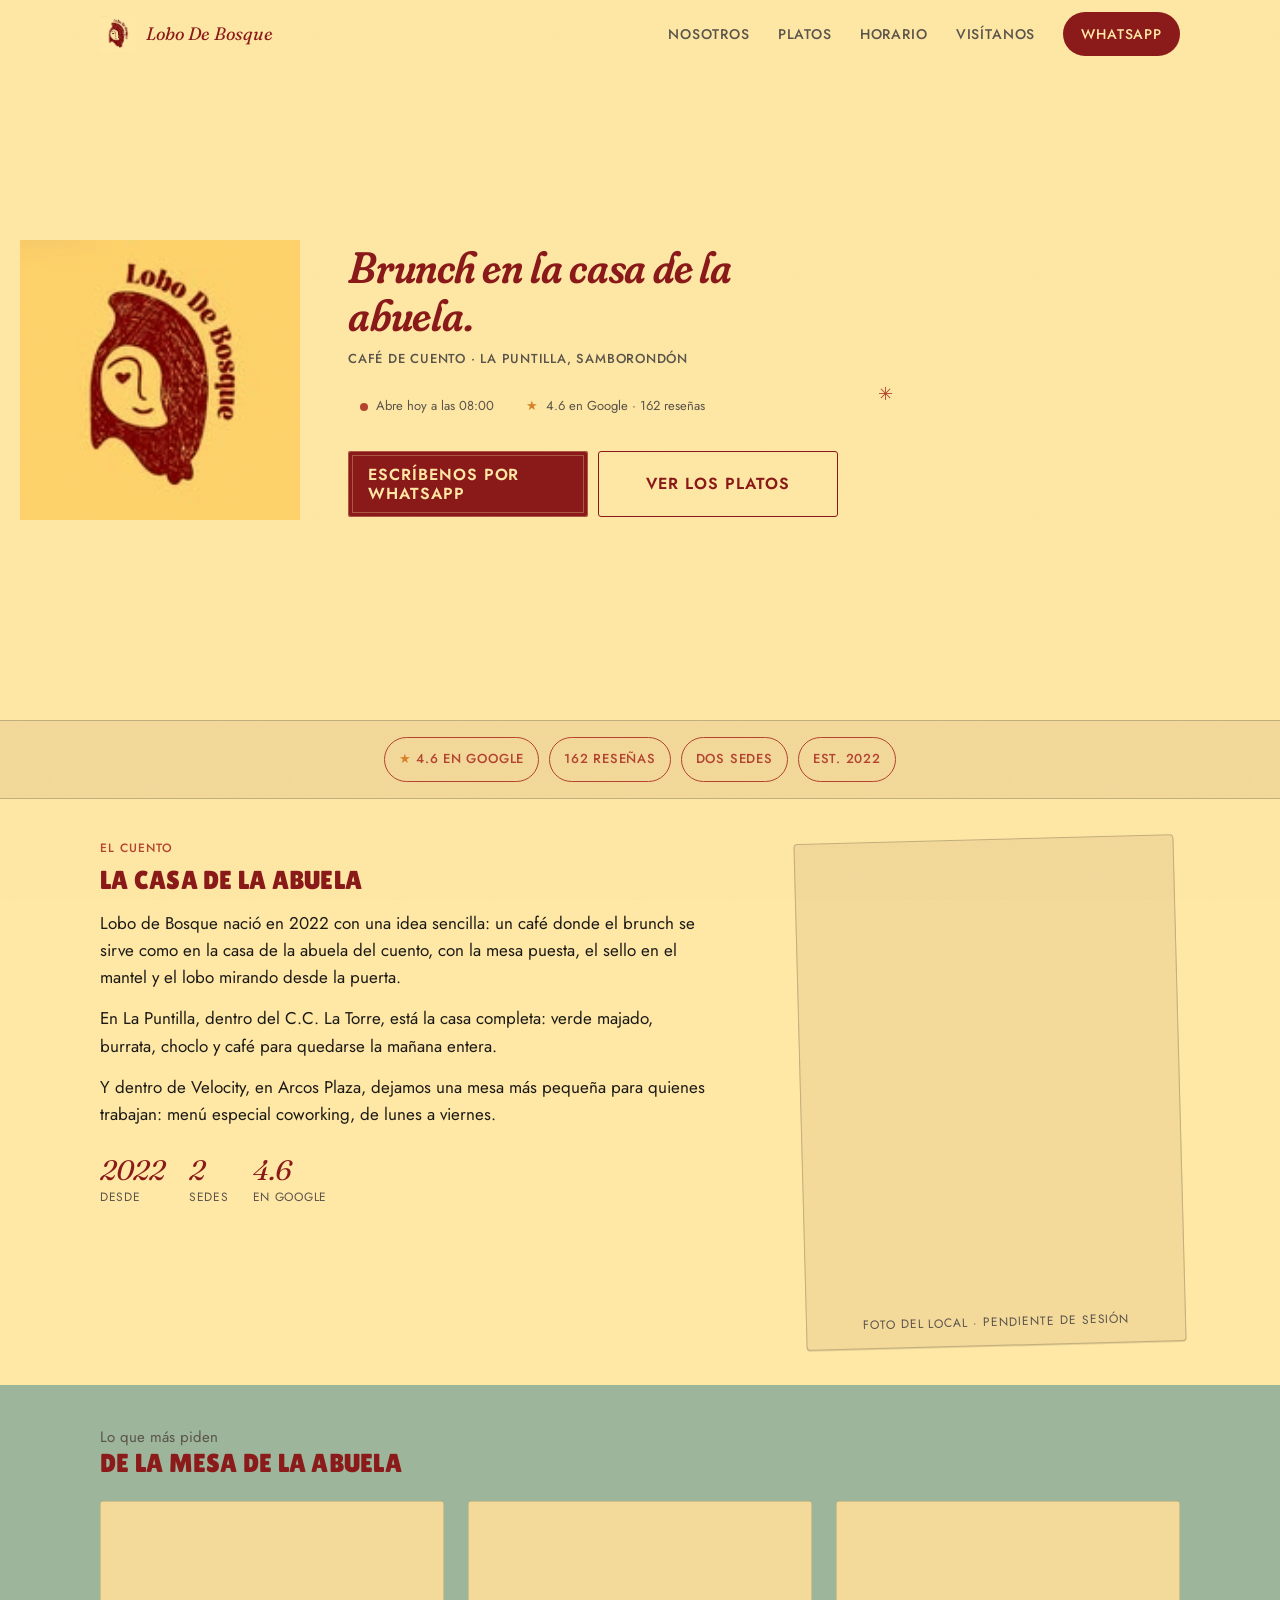
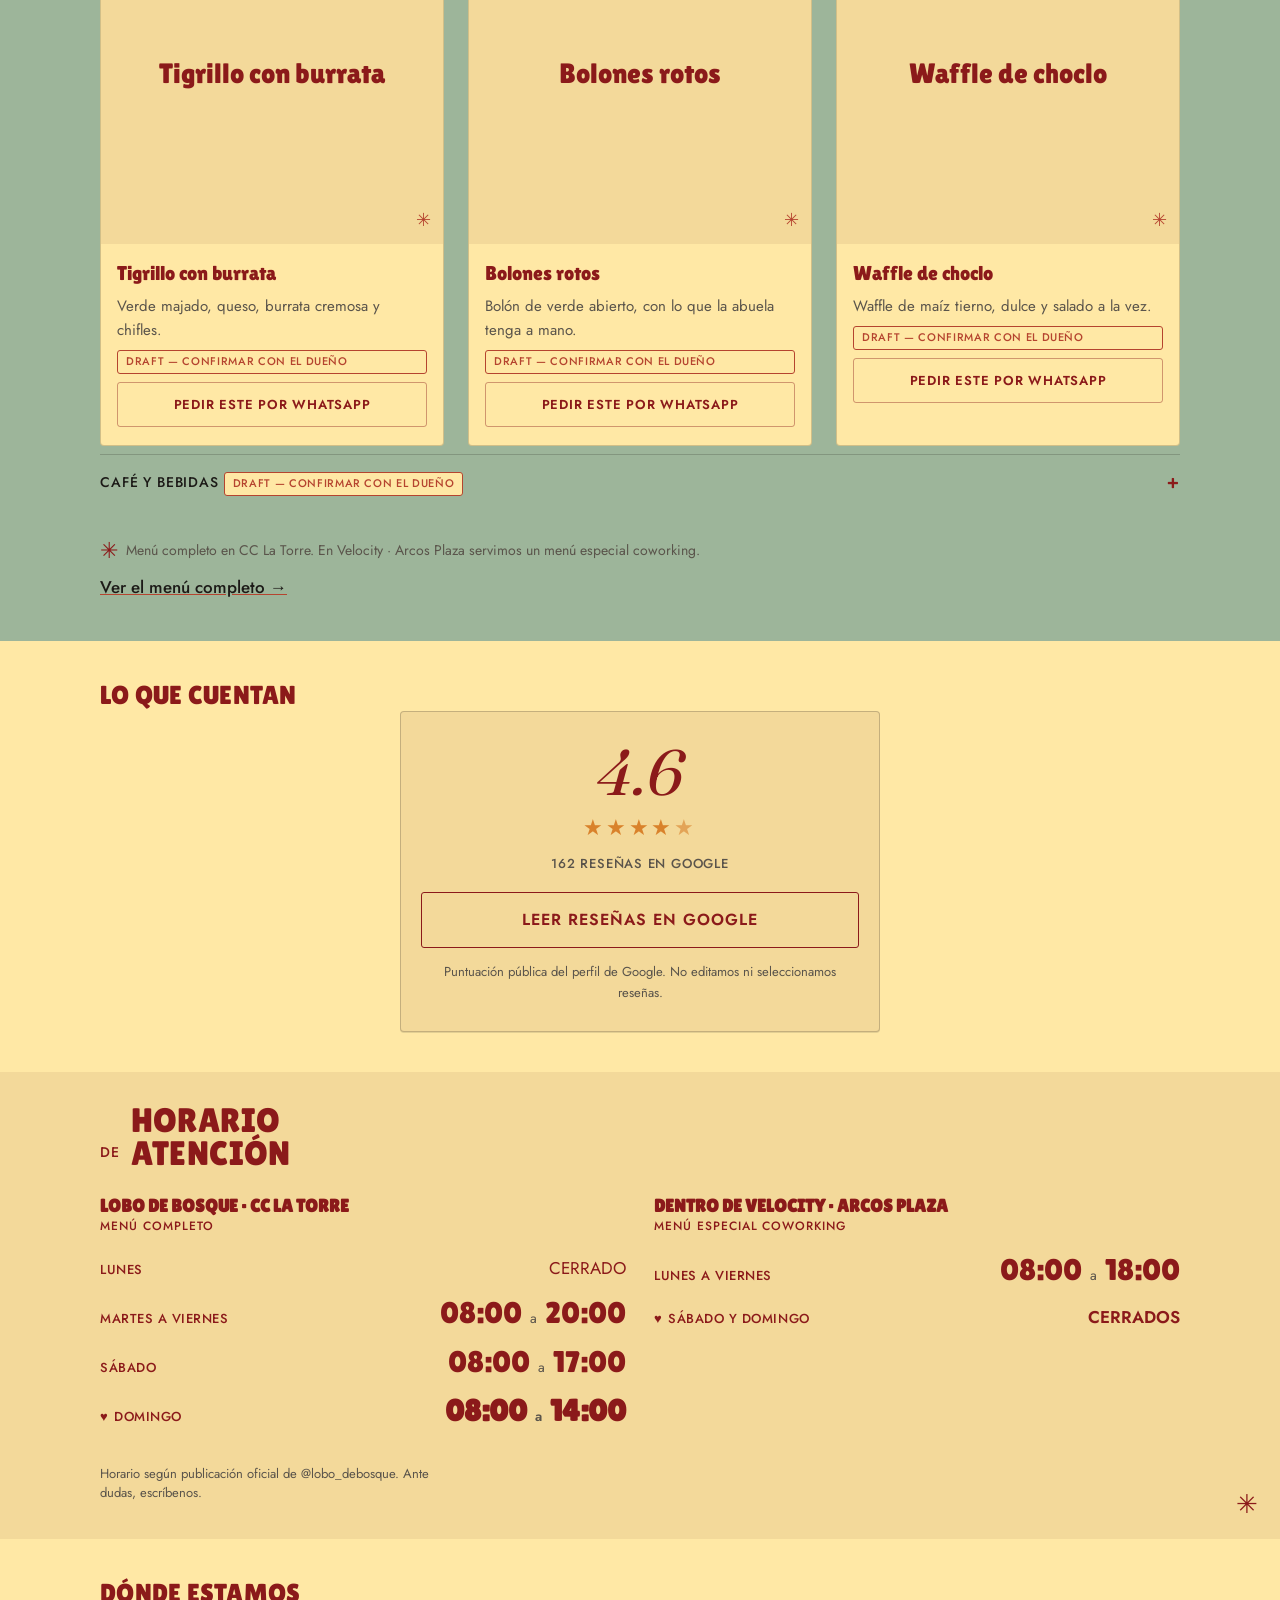
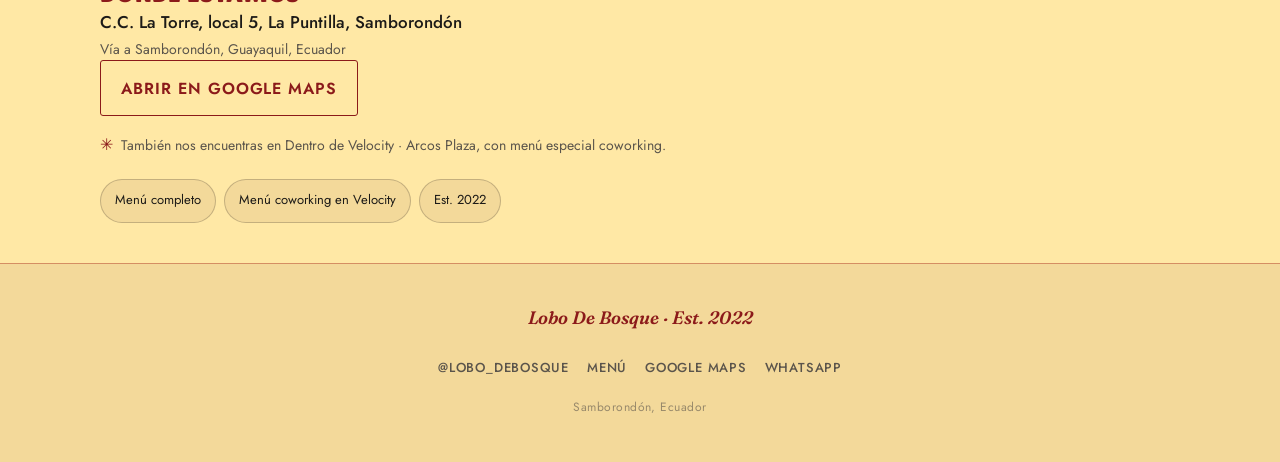
==== index.html @ e1555bf3 "Lobo de Bosque V3 static site" ====
<!DOCTYPE html>
<html lang="es">
<head>
  <meta charset="UTF-8">
  <meta name="viewport" content="width=device-width, initial-scale=1, viewport-fit=cover">
  <title>Lobo de Bosque — Brunch en Samborondón</title>
  <meta name="description" content="Café de brunch inspirado en Caperucita Roja en La Puntilla, Samborondón. Tigrillo con burrata, bolones rotos, waffle de choclo. Dos sedes. Reserva por WhatsApp.">
  <meta name="theme-color" content="#FFE8A5">
  <meta property="og:type" content="website">
  <meta property="og:locale" content="es_EC">
  <meta property="og:site_name" content="Lobo de Bosque">
  <meta property="og:title" content="Lobo de Bosque — Brunch en Samborondón">
  <meta property="og:description" content="Café de brunch inspirado en Caperucita Roja en La Puntilla, Samborondón. Tigrillo con burrata, bolones rotos, waffle de choclo. Dos sedes. Reserva por WhatsApp.">
<meta property="og:url" content="https://lobo-de-bosque.vercel.app">  <meta property="og:image" content="https://lobo-de-bosque.vercel.app/assets/og-cover.jpg">
  <meta property="og:image:alt" content="Lobo De Bosque — logo: capucha roja con ojo de corazón">
  <meta name="twitter:card" content="summary_large_image">
  <meta name="twitter:title" content="Lobo de Bosque — Brunch en Samborondón">
  <meta name="twitter:description" content="Café de brunch inspirado en Caperucita Roja en La Puntilla, Samborondón. Tigrillo con burrata, bolones rotos, waffle de choclo. Dos sedes. Reserva por WhatsApp.">
  <meta name="twitter:image" content="https://lobo-de-bosque.vercel.app/assets/og-cover.jpg">
  <link rel="icon" href="assets/logo-primary.jpg" type="image/jpeg">
  <link rel="apple-touch-icon" href="assets/logo-primary.jpg">
  <link rel="preconnect" href="https://fonts.googleapis.com">
  <link rel="preconnect" href="https://fonts.gstatic.com" crossorigin>
  <link href="https://fonts.googleapis.com/css2?family=Fraunces:ital,opsz,wght,SOFT,WONK@1,9..144,500..700,100,1&family=Jost:wght@400;500;600&family=Lilita+One&display=swap" rel="stylesheet">
  <style>
    :root {
      --paper: #FFE8A5;
      --paper-deep: #F3D99A;
      --maroon: #8B1A1A;
      --maroon-ink: #6E1414;
      --stamp: #B5442F;
      --ink: #1C1A17;
      --ink-soft: #5A544B;
      --sage: #9DB59A;
      --wood: #C48A4E;
      --autumn: #D9822B;
      --forest: #2F4A3A;
      --font-display: 'Fraunces', Georgia, 'Times New Roman', serif;
      --font-title: 'Lilita One', 'Arial Black', Impact, sans-serif;
      --font-body: 'Jost', 'Century Gothic', Futura, 'Trebuchet MS', sans-serif;
      --max: 720px;
    }
  </style>
  <link rel="stylesheet" href="css/styles.css">
<script type="application/ld+json">{"@context": "https://schema.org", "@graph": [{"@type": "CafeOrCoffeeShop", "@id": "https://lobo-de-bosque.vercel.app#la-torre", "name": "Lobo de Bosque", "image": "https://lobo-de-bosque.vercel.app/assets/logo-primary.jpg", "url": "https://lobo-de-bosque.vercel.app", "address": {"@type": "PostalAddress", "streetAddress": "C.C. La Torre, local 5, La Puntilla, Samborondón", "addressLocality": "Samborondón", "addressCountry": "EC"}, "openingHoursSpecification": [{"@type": "OpeningHoursSpecification", "dayOfWeek": "Tuesday", "opens": "08:00", "closes": "20:00"}, {"@type": "OpeningHoursSpecification", "dayOfWeek": "Wednesday", "opens": "08:00", "closes": "20:00"}, {"@type": "OpeningHoursSpecification", "dayOfWeek": "Thursday", "opens": "08:00", "closes": "20:00"}, {"@type": "OpeningHoursSpecification", "dayOfWeek": "Friday", "opens": "08:00", "closes": "20:00"}, {"@type": "OpeningHoursSpecification", "dayOfWeek": "Saturday", "opens": "08:00", "closes": "17:00"}, {"@type": "OpeningHoursSpecification", "dayOfWeek": "Sunday", "opens": "08:00", "closes": "14:00"}], "hasMap": "https://www.google.com/maps/place/Lobo+de+Bosque", "sameAs": ["https://www.instagram.com/lobo_debosque/"], "aggregateRating": {"@type": "AggregateRating", "ratingValue": 4.6, "reviewCount": 162}}, {"@type": "CafeOrCoffeeShop", "name": "Lobo de Bosque — Dentro de Velocity · Arcos Plaza", "containedInPlace": "Dentro de Velocity · Arcos Plaza", "openingHoursSpecification": [{"@type": "OpeningHoursSpecification", "dayOfWeek": "Monday", "opens": "08:00", "closes": "18:00"}, {"@type": "OpeningHoursSpecification", "dayOfWeek": "Tuesday", "opens": "08:00", "closes": "18:00"}, {"@type": "OpeningHoursSpecification", "dayOfWeek": "Wednesday", "opens": "08:00", "closes": "18:00"}, {"@type": "OpeningHoursSpecification", "dayOfWeek": "Thursday", "opens": "08:00", "closes": "18:00"}, {"@type": "OpeningHoursSpecification", "dayOfWeek": "Friday", "opens": "08:00", "closes": "18:00"}]}]}</script></head>
<body data-hours='{"timezone": "America/Guayaquil", "venues": [{"hours": {"fri": "08:00\u201320:00", "mon": "Cerrado", "sat": "08:00\u201317:00", "sun": "08:00\u201314:00", "thu": "08:00\u201320:00", "tue": "08:00\u201320:00", "wed": "08:00\u201320:00"}, "label": "Men\u00fa completo", "name": "Lobo de Bosque \u00b7 CC La Torre", "primary": true, "short": "CC La Torre", "slug": "lobo-de-bosque-cc-la-torre"}, {"hours": {"fri": "08:00\u201318:00", "mon": "08:00\u201318:00", "sat": "Cerrado", "sun": "Cerrado", "thu": "08:00\u201318:00", "tue": "08:00\u201318:00", "wed": "08:00\u201318:00"}, "label": "Men\u00fa especial coworking", "name": "Dentro de Velocity \u00b7 Arcos Plaza", "primary": false, "short": "Dentro de Velocity \u00b7 Arcos Plaza", "slug": "dentro-de-velocity-arcos-plaza"}]}'>

  <nav id="navbar" aria-label="Principal">
    <div class="nav-inner wrap">
      <a class="brand" href="#hero">
        <img src="assets/logo-primary.jpg" alt="" width="36" height="36" onerror="this.style.display='none'">
        <span class="brand__name">Lobo De Bosque</span>
      </a>
      <div class="nav-desktop">
        <a href="#nosotros">Nosotros</a>
        <a href="#platos">Platos</a>
        <a href="#horario">Horario</a>
        <a href="#visita">Visítanos</a>
        <a class="nav-cta" href="https://wa.me/593990145947?text=Hola%20Lobo%20de%20Bosque%2C%20quiero%20reservar%20una%20mesa%20para%20brunch." title="Número provisional — confirmar con la dueña">WhatsApp</a>
      </div>
      <button type="button" id="nav-toggle" class="nav-toggle" aria-label="Abrir menú" aria-expanded="false" aria-controls="mobile-menu">
        <span class="ham" aria-hidden="true"><span></span><span></span><span></span></span>
      </button>
    </div>
  </nav>

  <div id="mobile-menu" class="is-closed" role="dialog" aria-modal="true" aria-label="Menú" style="z-index:55;">
    <div class="mm-bg"></div>
    <div class="mm-panel" style="background:#FFE8A5; z-index:10;">
      <div class="mm-head">
        <span style="display:flex;align-items:center;gap:10px;">
          <img src="assets/logo-primary.jpg" alt="" width="36" height="36">
          <span class="name">Lobo De Bosque</span>
        </span>
        <button type="button" id="nav-close" class="mm-close" aria-label="Cerrar menú">×</button>
      </div>
      <div class="mm-links">
        <a href="#nosotros"><span class="num">01</span><span class="lab">Nosotros</span></a>
        <a href="#platos"><span class="num">02</span><span class="lab">Platos</span></a>
        <a href="#horario"><span class="num">03</span><span class="lab">Horario</span></a>
        <a href="#visita"><span class="num">04</span><span class="lab">Visítanos</span></a>
      </div>
      <div class="mm-foot">
        <a class="btn btn--primary" href="https://wa.me/593990145947?text=Hola%20Lobo%20de%20Bosque%2C%20quiero%20reservar%20una%20mesa%20para%20brunch." title="Número provisional — confirmar con la dueña">Escríbenos por WhatsApp</a>
        <p class="today" id="mm-today">Mar–Dom desde 08:00 · Lun cerrado</p>
      </div>
    </div>
  </div>

  <main>

    <section class="hero" id="hero" aria-labelledby="hero-title">
      <div class="wrap grid">
        <div class="logo">
          <img src="assets/logo-primary.jpg" alt="Lobo De Bosque — logo: capucha roja con ojo de corazón" width="220" height="220"
               onerror="this.parentNode.classList.add('is-missing')">
          <span class="logo__fallback" aria-hidden="true">Lobo De Bosque</span>
        </div>
        <div>
          <h1 class="h1" id="hero-title">Brunch en la casa de la abuela.</h1>
          <p class="meta">Café de cuento · La Puntilla, Samborondón</p>
          <div class="hero-badges">
            <span class="hero-badge"><span class="dot" aria-hidden="true"></span><span id="open-status">Mar–Dom desde 08:00 · Lun cerrado</span></span>
            <span class="hero-badge"><span class="star" aria-hidden="true">★</span> 4.6 en Google · 162 reseñas</span>
          </div>
          <div class="btn-row">
            <a class="btn btn--primary" href="https://wa.me/593990145947?text=Hola%20Lobo%20de%20Bosque%2C%20quiero%20reservar%20una%20mesa%20para%20brunch." title="Número provisional — confirmar con la dueña">Escríbenos por WhatsApp</a>
<a class="btn btn--outline" href="#platos">Ver los platos</a>          </div>
        </div>
      </div>
      <div class="wrap"><p class="scroll-hint ornament" aria-hidden="true">✳</p></div>
    </section>

    <section class="trust" aria-label="Confianza">
      <div class="wrap">
        <ul>
<li><a class="chip" href="#resenas"><span class="star">★</span> 4.6 en Google</a></li><li><a class="chip" href="#resenas">162 reseñas</a></li><li><a class="chip" href="#horario">Dos sedes</a></li><li><a class="chip" href="#nosotros">Est. 2022</a></li>        </ul>
      </div>
    </section>

    <section class="about reveal" id="nosotros" aria-labelledby="about-title">
      <div class="wrap grid">
        <div>
          <p class="eyebrow">El cuento</p>
          <h2 class="h2" id="about-title">La casa de la abuela</h2>
          <div class="prose">
<p>Lobo de Bosque nació en 2022 con una idea sencilla: un café donde el brunch se sirve como en la casa de la abuela del cuento, con la mesa puesta, el sello en el mantel y el lobo mirando desde la puerta.</p><p>En La Puntilla, dentro del C.C. La Torre, está la casa completa: verde majado, burrata, choclo y café para quedarse la mañana entera.</p><p>Y dentro de Velocity, en Arcos Plaza, dejamos una mesa más pequeña para quienes trabajan: menú especial coworking, de lunes a viernes.</p>          </div>
          <div class="about-stats">
<div><span class="num">2022</span><span class="lab">desde</span></div>            <div><span class="num">2</span><span class="lab">sedes</span></div>
<div><span class="num">4.6</span><span class="lab">en Google</span></div>          </div>
        </div>
        <figure class="photo-slot">
          <figcaption>Foto del local · pendiente de sesión</figcaption>
        </figure>
      </div>
    </section>

    <section class="dishes-sec reveal" id="platos" aria-labelledby="menu-title">
      <div class="wrap">
        <p class="sub">Lo que más piden</p>
        <h2 class="h2" id="menu-title">De la mesa de la abuela</h2>
        <div class="dish-scroll">
          <article class="dish-card" title="Descripción sugerida — confirmar con la dueña">
            <div class="dish-media">
              <span class="placeholder-name">Tigrillo con burrata</span>
              <span class="aster" aria-hidden="true">✳</span>
            </div>
            <div class="dish-body">
              <h3 class="h3">Tigrillo con burrata</h3>
<p>Verde majado, queso, burrata cremosa y chifles.</p><span class="badge">Draft — confirmar con el dueño</span>              <a class="btn btn--ghost" href="https://wa.me/593990145947?text=Hola%20Lobo%20de%20Bosque%2C%20quiero%20reservar%20y%20pedir%20un%20tigrillo%20con%20burrata." title="Número provisional — confirmar con la dueña">Pedir este por WhatsApp</a>
            </div>
          </article>
          <article class="dish-card" title="Descripción sugerida — confirmar con la dueña">
            <div class="dish-media">
              <span class="placeholder-name">Bolones rotos</span>
              <span class="aster" aria-hidden="true">✳</span>
            </div>
            <div class="dish-body">
              <h3 class="h3">Bolones rotos</h3>
<p>Bolón de verde abierto, con lo que la abuela tenga a mano.</p><span class="badge">Draft — confirmar con el dueño</span>              <a class="btn btn--ghost" href="https://wa.me/593990145947?text=Hola%20Lobo%20de%20Bosque%2C%20quiero%20reservar%20y%20pedir%20un%20bolones%20rotos." title="Número provisional — confirmar con la dueña">Pedir este por WhatsApp</a>
            </div>
          </article>
          <article class="dish-card" title="Descripción sugerida — confirmar con la dueña">
            <div class="dish-media">
              <span class="placeholder-name">Waffle de choclo</span>
              <span class="aster" aria-hidden="true">✳</span>
            </div>
            <div class="dish-body">
              <h3 class="h3">Waffle de choclo</h3>
<p>Waffle de maíz tierno, dulce y salado a la vez.</p><span class="badge">Draft — confirmar con el dueño</span>              <a class="btn btn--ghost" href="https://wa.me/593990145947?text=Hola%20Lobo%20de%20Bosque%2C%20quiero%20reservar%20y%20pedir%20un%20waffle%20de%20choclo." title="Número provisional — confirmar con la dueña">Pedir este por WhatsApp</a>
            </div>
          </article>
        </div>
        <details class="drinks">
          <summary><span>Café y bebidas <span class="badge">Draft — confirmar con el dueño</span></span></summary>
          <ul><li>Café filtrado</li><li>Espresso</li><li>Capuchino</li><li>Té</li></ul>
        </details>
        <p class="menu-note"><span class="ornament" aria-hidden="true">✳</span><span>Menú completo en CC La Torre. En Velocity · Arcos Plaza servimos un menú especial coworking.</span></p>
<a class="menu-link" href="menu.html">Ver el menú completo →</a>      </div>
    </section>

    <section class="reviews reveal" id="resenas" aria-labelledby="reviews-title">
      <div class="wrap">
        <h2 class="h2" id="reviews-title">Lo que cuentan</h2>
        <div class="agg">
<p class="score">4.6</p>          <p class="stars" aria-hidden="true"><span>★</span><span>★</span><span>★</span><span>★</span><span class="partial">★</span></p>
<p class="meta count">162 reseñas en Google</p><a class="btn btn--outline" href="https://www.google.com/maps/place/Lobo+de+Bosque" target="_blank" rel="noopener">Leer reseñas en Google</a>          <p class="note">Puntuación pública del perfil de Google. No editamos ni seleccionamos reseñas.</p>
        </div>
      </div>
    </section>

    <section class="hours reveal" id="horario" aria-labelledby="hours-title">
      <div class="wrap">
        <div class="title">
          <span class="de" aria-hidden="true">de</span>
          <h2 class="h2" id="hours-title">Horario<br>atención</h2>
        </div>
        <div class="venues">
          <div class="venue" data-location="lobo-de-bosque-cc-la-torre">
            <h3 class="kicker">Lobo de Bosque · CC La Torre</h3>
<p class="meta">Menú completo</p>            <ul class="rows rows--compact">
              <li data-days="mon"><span><span class="heart" aria-hidden="true">♥</span>Lunes</span><span>Cerrado</span></li>
              <li data-days="tue wed thu fri"><span><span class="heart" aria-hidden="true">♥</span>Martes a viernes</span><span>08:00 a 20:00</span></li>
              <li data-days="sat"><span><span class="heart" aria-hidden="true">♥</span>Sábado</span><span>08:00 a 17:00</span></li>
              <li data-days="sun"><span><span class="heart" aria-hidden="true">♥</span>Domingo</span><span>08:00 a 14:00</span></li>
            </ul>
            <ul class="rows rows--editorial">
              <li data-days="mon">
                <span class="ed-day"><span class="heart" aria-hidden="true">♥</span>Lunes</span>
                <span>Cerrado</span>
              </li>
              <li data-days="tue wed thu fri">
                <span class="ed-day"><span class="heart" aria-hidden="true">♥</span>Martes a viernes</span>
                <span><span class="ed-num">08:00</span><span class="ed-sep">a</span><span class="ed-num">20:00</span></span>
              </li>
              <li data-days="sat">
                <span class="ed-day"><span class="heart" aria-hidden="true">♥</span>Sábado</span>
                <span><span class="ed-num">08:00</span><span class="ed-sep">a</span><span class="ed-num">17:00</span></span>
              </li>
              <li data-days="sun">
                <span class="ed-day"><span class="heart" aria-hidden="true">♥</span>Domingo</span>
                <span><span class="ed-num">08:00</span><span class="ed-sep">a</span><span class="ed-num">14:00</span></span>
              </li>
            </ul>
          </div>
          <div class="venue" data-location="dentro-de-velocity-arcos-plaza">
            <h3 class="kicker">Dentro de Velocity · Arcos Plaza</h3>
<p class="meta">Menú especial coworking</p>            <ul class="rows rows--compact">
              <li data-days="mon tue wed thu fri"><span><span class="heart" aria-hidden="true">♥</span>Lunes a viernes</span><span>08:00 a 18:00</span></li>
              <li data-days="sat sun"><span><span class="heart" aria-hidden="true">♥</span>Sábado y domingo</span><span>Cerrados</span></li>
            </ul>
            <ul class="rows rows--editorial">
              <li data-days="mon tue wed thu fri">
                <span class="ed-day"><span class="heart" aria-hidden="true">♥</span>Lunes a viernes</span>
                <span><span class="ed-num">08:00</span><span class="ed-sep">a</span><span class="ed-num">18:00</span></span>
              </li>
              <li data-days="sat sun">
                <span class="ed-day"><span class="heart" aria-hidden="true">♥</span>Sábado y domingo</span>
                <span>Cerrados</span>
              </li>
            </ul>
          </div>
        </div>
<p class="note">Horario según publicación oficial de @lobo_debosque. Ante dudas, escríbenos.</p>        <span class="asterisk ornament" aria-hidden="true">✳</span>
      </div>
    </section>

    <section class="where reveal" id="visita" aria-labelledby="where-title">
      <div class="wrap">
        <h2 class="h2" id="where-title">Dónde estamos</h2>
        <address>
          <p class="line">C.C. La Torre, local 5, La Puntilla, Samborondón</p>
<p class="sub">Vía a Samborondón, Guayaquil, Ecuador</p>        </address>
        <div class="btn-row">
<a class="btn btn--outline" href="https://www.google.com/maps/place/Lobo+de+Bosque" target="_blank" rel="noopener">Abrir en Google Maps</a>        </div>
        <p class="also"><span class="ornament" aria-hidden="true">✳</span><span>También nos encuentras en Dentro de Velocity · Arcos Plaza, con menú especial coworking.</span></p>
        <ul class="pills">
<li>Menú completo</li><li>Menú coworking en Velocity</li><li>Est. 2022</li>        </ul>
      </div>
    </section>

  </main>

  <footer class="foot" id="footer">
    <div class="wrap">
      <p class="name">Lobo De Bosque · Est. 2022</p>
      <nav class="meta" aria-label="Enlaces">
<a href="https://www.instagram.com/lobo_debosque/" target="_blank" rel="noopener">@lobo_debosque</a><a href="menu.html">Menú</a><a href="https://www.google.com/maps/place/Lobo+de+Bosque" target="_blank" rel="noopener">Google Maps</a>        <a href="https://wa.me/593990145947?text=Hola%20Lobo%20de%20Bosque%2C%20quiero%20reservar%20una%20mesa%20para%20brunch." title="Número provisional — confirmar con la dueña">WhatsApp</a>
      </nav>
      <p class="place">Samborondón, Ecuador</p>
    </div>
  </footer>

  <div id="sticky-cta" aria-hidden="true">
    <a class="btn btn--primary" href="https://wa.me/593990145947?text=Hola%20Lobo%20de%20Bosque%2C%20quiero%20reservar%20una%20mesa%20para%20brunch." tabindex="-1" title="Número provisional — confirmar con la dueña">Escríbenos por WhatsApp</a>
  </div>

  <script src="js/main.js"></script>
  <!-- Generado con MapPack · docs/DESIGN-LOBO-V3-SKILL.md -->
</body>
</html>
---- css/styles.css ----
/* MapPack landing — paper + ink. Tokens live in :root on the HTML (brief palette). */
html { scroll-behavior: smooth; scroll-padding-top: 72px; }
@media (prefers-reduced-motion: reduce) {
  html { scroll-behavior: auto; }
  *, *::before, *::after { animation: none !important; transition: none !important; }
}

*, *::before, *::after { box-sizing: border-box; margin: 0; padding: 0; }

body {
  font-family: var(--font-body);
  font-size: 17px;
  line-height: 1.6;
  color: var(--ink);
  background: var(--paper);
  min-height: 100vh;
}

body::before {
  content: "";
  position: fixed;
  inset: 0;
  pointer-events: none;
  z-index: 45;
  opacity: .045;
  mix-blend-mode: multiply;
  background-image: url("data:image/svg+xml;utf8,<svg xmlns='http://www.w3.org/2000/svg' width='240' height='240'><filter id='n'><feTurbulence type='fractalNoise' baseFrequency='.8' numOctaves='3' stitchTiles='stitch'/></filter><rect width='100%' height='100%' filter='url(%23n)'/></svg>");
  background-size: 240px 240px;
}

img { display: block; max-width: 100%; height: auto; }
a { color: inherit; }
address { font-style: normal; }

::selection { background: rgba(139, 26, 26, .18); color: var(--ink); }
a:focus-visible, button:focus-visible {
  outline: 2px solid var(--stamp);
  outline-offset: 3px;
}

.wrap {
  width: 100%;
  max-width: var(--max, 720px);
  margin: 0 auto;
  padding-left: 20px;
  padding-right: 20px;
}
@media (min-width: 900px) {
  :root { --max: 1120px; }
}

/* Type */
.h1 {
  font-family: var(--font-display);
  font-style: italic;
  font-weight: 600;
  font-variation-settings: "opsz" 144, "SOFT" 100, "WONK" 1;
  font-size: 34px;
  line-height: 1.1;
  color: var(--maroon);
  letter-spacing: -.005em;
}
.h2 {
  font-family: var(--font-title);
  font-weight: 400;
  text-transform: uppercase;
  letter-spacing: .01em;
  font-size: 26px;
  line-height: 1.15;
  color: var(--maroon);
}
.h3 {
  font-family: var(--font-title);
  font-weight: 400;
  font-size: 20px;
  line-height: 1.3;
  color: var(--maroon);
}
.kicker {
  font-family: var(--font-title);
  text-transform: uppercase;
  font-size: 18px;
  line-height: 1.25;
  color: var(--maroon);
}
.meta {
  font-family: var(--font-body);
  font-weight: 500;
  text-transform: uppercase;
  letter-spacing: .06em;
  font-size: 13px;
  line-height: 1.45;
  color: var(--ink-soft);
}
.meta--stamp { color: var(--stamp); }
.ornament { color: var(--maroon); font-size: 22px; line-height: 1; }

.sub { margin-top: 4px; font-size: 15px; color: var(--ink-soft); }

/* Buttons — stamp, not pills (except nav CTA) */
.btn {
  display: flex;
  align-items: center;
  justify-content: center;
  width: 100%;
  min-height: 56px;
  padding: 14px 20px;
  border-radius: 3px;
  text-decoration: none;
  font-family: var(--font-body);
  font-weight: 600;
  text-transform: uppercase;
  letter-spacing: .06em;
  font-size: 16px;
  line-height: 1.2;
  border: 0;
  cursor: pointer;
}
.btn--primary {
  background: var(--maroon);
  color: var(--paper);
  box-shadow: inset 0 0 0 1px color-mix(in srgb, var(--paper) 30%, transparent), inset 0 0 0 4px var(--maroon), inset 0 0 0 5px color-mix(in srgb, var(--paper) 30%, transparent);
}
.btn--primary:hover, .btn--primary:focus-visible { background: var(--maroon-ink); }
.btn--primary:active { transform: translateY(1px); }
.btn--outline {
  background: transparent;
  color: var(--maroon);
  border: 1px solid var(--maroon);
}
.btn--outline:hover { background: rgba(139, 26, 26, .06); }
.btn--ghost {
  min-height: 44px;
  background: transparent;
  color: var(--maroon);
  border: 1px solid rgba(139, 26, 26, .4);
  font-size: 13px;
}
.btn--ghost:hover { background: var(--maroon); color: var(--paper); }
.btn-row { display: flex; flex-direction: column; gap: 10px; }

.badge {
  display: inline-block;
  background: var(--paper);
  color: var(--stamp);
  border: 1px solid var(--stamp);
  border-radius: 3px;
  padding: 3px 8px;
  font-weight: 500;
  text-transform: uppercase;
  letter-spacing: .06em;
  font-size: 11px;
  line-height: 1.4;
}

/* Navbar */
#navbar {
  position: fixed;
  top: 0; left: 0; right: 0;
  z-index: 50;
  height: 60px;
  transition: background-color .3s ease, border-color .3s ease, backdrop-filter .3s ease;
  background: transparent;
  border-bottom: 1px solid transparent;
}
#navbar .nav-inner {
  height: 60px;
  display: flex;
  align-items: center;
  justify-content: space-between;
  gap: 16px;
}
#navbar .brand {
  display: flex;
  align-items: center;
  gap: 10px;
  text-decoration: none;
  min-height: 44px;
}
#navbar .brand img { width: 36px; height: 36px; mix-blend-mode: multiply; object-fit: contain; }
#navbar .brand__name {
  display: none;
  font-family: var(--font-display);
  font-style: italic;
  color: var(--maroon);
  font-size: 18px;
}
@media (min-width: 480px) {
  #navbar .brand__name { display: inline; }
}
#navbar .nav-desktop { display: none; }
#navbar .nav-toggle {
  width: 44px; height: 44px;
  border: 0;
  background: transparent;
  display: flex;
  align-items: center;
  justify-content: center;
  cursor: pointer;
}
#navbar .ham { width: 20px; height: 14px; display: flex; flex-direction: column; justify-content: space-between; }
#navbar .ham span { display: block; height: 2px; background: var(--maroon); transition: transform .2s ease, opacity .2s ease; }
#navbar .nav-toggle[aria-expanded="true"] .ham span:nth-child(1) { transform: translateY(6px) rotate(45deg); }
#navbar .nav-toggle[aria-expanded="true"] .ham span:nth-child(2) { opacity: 0; }
#navbar .nav-toggle[aria-expanded="true"] .ham span:nth-child(3) { transform: translateY(-6px) rotate(-45deg); }

#navbar.scrolled {
  background: color-mix(in srgb, var(--paper) 94%, transparent);
  backdrop-filter: blur(10px);
  -webkit-backdrop-filter: blur(10px);
  border-bottom: 1px solid rgba(28, 26, 23, .15);
}

@media (min-width: 900px) {
  #navbar, #navbar .nav-inner { height: 68px; }
  #navbar .nav-toggle { display: none; }
  #navbar .nav-desktop {
    display: flex;
    align-items: center;
    gap: 28px;
  }
  #navbar .nav-desktop a {
    text-decoration: none;
    font-weight: 500;
    text-transform: uppercase;
    letter-spacing: .06em;
    font-size: 14px;
    color: var(--ink-soft);
    min-height: 44px;
    display: flex;
    align-items: center;
  }
  #navbar .nav-desktop a:hover {
    color: var(--maroon);
    text-decoration: underline;
    text-decoration-color: var(--stamp);
    text-underline-offset: 4px;
  }
  #navbar .nav-cta {
    background: var(--maroon);
    color: var(--paper) !important;
    border-radius: 999px;
    padding: 10px 18px;
    font-weight: 600;
    font-size: 13px;
    min-height: 44px;
    text-decoration: none !important;
  }
  #navbar .nav-cta:hover { background: var(--maroon-ink); color: var(--paper) !important; }
}

/* Mobile menu — SIBLING of nav. No backdrop-filter. */
#mobile-menu { z-index: 55; }
#mobile-menu.is-closed { pointer-events: none; visibility: hidden; }
#mobile-menu.is-open { pointer-events: auto; visibility: visible; }
.mm-bg {
  position: absolute;
  inset: 0;
  background: rgba(28, 26, 23, .7);
  opacity: 0;
  transition: opacity .35s ease;
}
#mobile-menu.is-open .mm-bg { opacity: 1; }
.mm-panel {
  position: absolute;
  right: 0; top: 0; bottom: 0;
  width: min(320px, 86vw);
  height: 100dvh;
  display: flex;
  flex-direction: column;
  transform: translateX(100%);
  transition: transform .35s cubic-bezier(.16, 1, .3, 1);
  isolation: isolate;
  will-change: transform;
  -webkit-backface-visibility: hidden;
  backface-visibility: hidden;
  background-color: var(--paper) !important;
}
#mobile-menu.is-open .mm-panel { transform: translateX(0); }
.mm-head {
  display: flex;
  align-items: center;
  justify-content: space-between;
  padding: 16px 20px;
  border-bottom: 1px solid rgba(28, 26, 23, .15);
  min-height: 60px;
}
.mm-head img { width: 36px; height: 36px; mix-blend-mode: multiply; }
.mm-head .name { font-family: var(--font-display); font-style: italic; color: var(--maroon); font-size: 18px; }
.mm-close {
  width: 44px; height: 44px;
  border: 0;
  background: var(--paper-deep);
  color: var(--maroon);
  font-size: 22px;
  cursor: pointer;
}
.mm-links { flex: 1; padding: 8px 20px; overflow: auto; }
.mm-links a {
  display: flex;
  align-items: center;
  gap: 16px;
  padding: 16px 0;
  min-height: 44px;
  text-decoration: none;
  border-bottom: 1px solid rgba(28, 26, 23, .15);
}
.mm-links a .num { font-size: 12px; letter-spacing: .08em; color: var(--stamp); opacity: .6; width: 1.5em; }
.mm-links a .lab { font-family: var(--font-title); font-size: 26px; color: var(--maroon); text-transform: uppercase; }
.mm-foot { padding: 20px; border-top: 1px solid rgba(28, 26, 23, .15); }
.mm-foot .today { margin-top: 10px; text-align: center; font-size: 12px; color: var(--ink-soft); }
@media (min-width: 900px) {
  #mobile-menu { display: none; }
}

#mobile-menu.is-open ~ #sticky-cta { visibility: hidden; pointer-events: none; }

/* Logo fallback */
.logo { position: relative; display: inline-block; }
.logo img { mix-blend-mode: multiply; margin: 0 auto; }
.logo .logo__fallback {
  display: none;
  font-family: var(--font-display);
  font-style: italic;
  font-weight: 600;
  font-size: 32px;
  line-height: 1.1;
  color: var(--maroon);
  text-align: center;
}
.logo.is-missing img { display: none; }
.logo.is-missing .logo__fallback { display: block; }

/* Hero */
.hero {
  padding: 80px 0 32px;
  text-align: center;
  position: relative;
}
.hero .logo img { width: 200px; height: 200px; }
.hero .h1 { margin: 20px auto 10px; max-width: 18ch; }
.hero .meta { margin-bottom: 16px; }
.hero-badges {
  display: flex;
  flex-wrap: wrap;
  justify-content: center;
  gap: 8px;
  margin-bottom: 22px;
}
.hero-badge {
  display: inline-flex;
  align-items: center;
  gap: 8px;
  min-height: 44px;
  padding: 8px 12px;
  font-size: 13px;
  color: var(--ink-soft);
}
.hero-badge .dot {
  width: 8px; height: 8px; border-radius: 50%;
  background: var(--stamp);
  flex-shrink: 0;
}
.hero-badge .dot.is-open { background: var(--sage); }
.hero-badge .star { color: var(--autumn); }
.hero .scroll-hint {
  margin-top: 28px;
  color: var(--stamp);
  font-size: 18px;
  animation: bob 2s ease-in-out infinite;
}
@keyframes bob {
  0%, 100% { transform: translateY(0); }
  50% { transform: translateY(6px); }
}
@media (prefers-reduced-motion: reduce) {
  .hero .scroll-hint { animation: none; }
}

/* Trust chips */
.trust {
  background: var(--paper-deep);
  padding: 16px 0;
  border-top: 1px solid rgba(28, 26, 23, .22);
  border-bottom: 1px solid rgba(28, 26, 23, .22);
}
.trust ul {
  list-style: none;
  display: flex;
  gap: 10px;
  overflow-x: auto;
  scrollbar-width: none;
}
.trust ul::-webkit-scrollbar { display: none; }
.chip {
  flex: 0 0 auto;
  border: 1px solid var(--stamp);
  border-radius: 999px;
  padding: 11px 14px;
  min-height: 44px;
  font-weight: 500;
  text-transform: uppercase;
  letter-spacing: .06em;
  font-size: 13px;
  color: var(--stamp);
  white-space: nowrap;
  text-decoration: none;
  display: inline-flex;
  align-items: center;
}
.chip .star { color: var(--autumn); margin-right: 4px; }

/* About */
.about { padding: 40px 0; background: var(--paper); }
.about .eyebrow { font-size: 12px; letter-spacing: .08em; text-transform: uppercase; color: var(--stamp); font-weight: 500; margin-bottom: 8px; }
.about .prose { max-width: 36em; }
.about .prose p { margin-top: 14px; }
.photo-slot {
  margin-top: 28px;
  aspect-ratio: 4 / 5;
  background: var(--paper-deep);
  border: 1px solid rgba(28, 26, 23, .22);
  border-radius: 4px;
  position: relative;
  display: flex;
  align-items: center;
  justify-content: center;
  overflow: hidden;
  box-shadow: 0 1px 0 rgba(28, 26, 23, .12);
}
.photo-slot img { width: 100%; height: 100%; object-fit: cover; }
.photo-slot figcaption {
  position: absolute;
  inset: auto 12px 12px 12px;
  font-size: 12px;
  letter-spacing: .08em;
  text-transform: uppercase;
  color: var(--ink-soft);
  text-align: center;
}
.photo-slot .stamp {
  position: absolute;
  top: 12px; right: 12px;
  width: 56px; height: 56px;
  mix-blend-mode: multiply;
  transform: rotate(-4deg);
}
.about-stats {
  display: flex;
  gap: 24px;
  margin-top: 28px;
  flex-wrap: wrap;
}
.about-stats div { display: flex; flex-direction: column; }
.about-stats .num {
  font-family: var(--font-display);
  font-style: italic;
  font-size: 28px;
  color: var(--maroon);
  line-height: 1;
}
.about-stats .lab { font-size: 12px; letter-spacing: .06em; text-transform: uppercase; color: var(--ink-soft); margin-top: 4px; }

/* Dishes */
.dishes-sec { background: var(--sage); padding: 36px 0 12px; color: var(--ink); overflow: hidden; position: relative; }
.dishes-sec .stamp {
  position: absolute; top: 20px; right: 16px;
  width: 56px; height: 56px;
  transform: rotate(-4deg);
  mix-blend-mode: multiply;
  opacity: .9;
}
.dish-scroll {
  display: flex;
  gap: 14px;
  overflow-x: auto;
  scroll-snap-type: x mandatory;
  -webkit-overflow-scrolling: touch;
  scrollbar-width: none;
  margin: 22px -20px 0;
  padding: 0 20px 8px;
}
.dish-scroll::-webkit-scrollbar { display: none; }
.dish-card {
  flex: 0 0 76vw;
  max-width: 300px;
  scroll-snap-align: start;
  background: var(--paper);
  border: 1px solid rgba(28, 26, 23, .2);
  border-radius: 4px;
  display: flex;
  flex-direction: column;
}
.dish-media {
  aspect-ratio: 1;
  background: var(--paper-deep);
  display: flex;
  align-items: center;
  justify-content: center;
  text-align: center;
  padding: 16px;
  position: relative;
}
.dish-media img { width: 100%; height: 100%; object-fit: cover; position: absolute; inset: 0; }
.dish-media .placeholder-name {
  font-family: var(--font-title);
  font-size: 28px;
  color: var(--maroon);
  text-transform: none;
  line-height: 1.15;
}
.dish-media .aster { position: absolute; bottom: 10px; right: 12px; color: var(--stamp); font-size: 18px; }
.dish-body { padding: 16px 16px 18px; display: flex; flex-direction: column; gap: 8px; flex: 1; }
.dish-body p { font-size: 15px; color: var(--ink-soft); }

.drinks { margin: 8px 20px 28px; }
.drinks summary {
  cursor: pointer;
  list-style: none;
  display: flex;
  align-items: center;
  justify-content: space-between;
  gap: 12px;
  font-weight: 500;
  text-transform: uppercase;
  letter-spacing: .06em;
  font-size: 14px;
  color: var(--ink);
  padding: 12px 0;
  min-height: 44px;
  border-top: 1px solid rgba(28, 26, 23, .2);
}
.drinks summary::-webkit-details-marker { display: none; }
.drinks summary::after { content: "+"; font-family: var(--font-title); font-size: 20px; color: var(--maroon); }
.drinks[open] summary::after { content: "–"; }
.drinks ul { list-style: none; padding: 4px 0 8px; display: flex; flex-wrap: wrap; gap: 8px 18px; font-size: 15px; }
.menu-note { margin: 0 20px 12px; font-size: 14px; color: var(--ink-soft); display: flex; gap: 8px; }
.menu-link {
  display: inline-block;
  margin: 0 20px 28px;
  font-weight: 500;
  color: var(--ink);
  text-decoration-color: var(--stamp);
}

/* Reviews */
.reviews { padding: 40px 0; background: var(--paper); }
.agg {
  background: var(--paper-deep);
  border: 1px solid rgba(28, 26, 23, .22);
  border-radius: 4px;
  padding: 28px 20px;
  text-align: center;
  box-shadow: 0 1px 0 rgba(28, 26, 23, .12);
}
.agg .score {
  font-family: var(--font-display);
  font-style: italic;
  font-size: 64px;
  line-height: 1;
  color: var(--maroon);
}
.agg .stars { color: var(--autumn); letter-spacing: .12em; font-size: 22px; margin: 6px 0 10px; }
.agg .stars .partial { opacity: .6; }
.agg .count { margin-bottom: 18px; }
.agg .note { margin-top: 14px; font-size: 13px; color: var(--ink-soft); text-transform: none; letter-spacing: 0; }
.quotes { display: grid; gap: 14px; margin-top: 20px; }
.quote {
  background: var(--paper-deep);
  border: 1px solid rgba(28, 26, 23, .22);
  border-radius: 3px;
  padding: 20px 18px;
  box-shadow: 0 1px 0 rgba(28, 26, 23, .12);
}
.quote p {
  font-size: 17px;
  display: -webkit-box;
  -webkit-line-clamp: 5;
  -webkit-box-orient: vertical;
  overflow: hidden;
}
.quote footer { margin-top: 12px; display: flex; align-items: center; justify-content: space-between; }
.quote footer img { width: 40px; height: 40px; mix-blend-mode: multiply; transform: rotate(5deg); }

/* Hours */
.hours { background: var(--paper-deep); padding: 32px 0 36px; color: var(--maroon); overflow: hidden; position: relative; }
.hours .title { display: grid; grid-template-columns: auto 1fr; column-gap: 10px; align-items: end; margin-bottom: 26px; }
.hours .title .de {
  font-family: var(--font-body);
  font-weight: 500;
  text-transform: uppercase;
  letter-spacing: .1em;
  font-size: 14px;
  padding-bottom: 6px;
}
.hours .title .h2 { font-size: 34px; line-height: .95; }
.venue + .venue { margin-top: 28px; }
.venue .kicker { margin-bottom: 0; }
.venue .meta { color: var(--maroon); margin-bottom: 12px; font-size: 12px; letter-spacing: .08em; }
.rows { list-style: none; }
.rows--compact li {
  display: grid;
  grid-template-columns: 1.35fr 1fr;
  column-gap: 10px;
  padding: 4px 0;
  font-weight: 400;
  text-transform: uppercase;
  letter-spacing: .03em;
  font-size: 15px;
  line-height: 1.4;
}
.rows--compact li span:last-child { text-align: right; }
.rows li.is-today { font-weight: 600; }
.rows li .heart { display: none; margin-right: 6px; }
.rows li.is-today .heart { display: inline; }
.rows--editorial { display: none; }
.hours .note { margin-top: 26px; font-size: 13px; line-height: 1.5; color: var(--ink-soft); max-width: 42ch; }
.hours .asterisk { position: absolute; right: 22px; bottom: 22px; font-size: 26px; color: var(--maroon); }
.hours .character { position: absolute; right: -12px; bottom: 0; width: 160px; mix-blend-mode: multiply; }

/* Visit */
.where { padding: 40px 0; background: var(--paper); }
.where address .line { font-size: 17px; font-weight: 500; }
.where address .sub { font-size: 14px; color: var(--ink-soft); margin-top: 2px; }
.where .also { margin-top: 18px; font-size: 14px; color: var(--ink-soft); display: flex; gap: 8px; align-items: flex-start; }
.where .also .ornament { font-size: 16px; padding-top: 3px; }
.pills { display: flex; flex-wrap: wrap; gap: 8px; margin-top: 22px; list-style: none; }
.pills li {
  background: var(--paper-deep);
  border: 1px solid rgba(28, 26, 23, .22);
  border-radius: 999px;
  padding: 10px 14px;
  min-height: 44px;
  font-size: 13px;
  display: inline-flex;
  align-items: center;
}

/* Footer */
.foot {
  background: var(--paper-deep);
  border-top: 1px solid rgba(181, 68, 47, .5);
  padding: 40px 0 44px;
  text-align: center;
}
.foot .stamp { width: 72px; height: 72px; margin: 0 auto 14px; transform: rotate(3deg); mix-blend-mode: multiply; }
.foot .name { font-family: var(--font-display); font-style: italic; font-weight: 600; font-size: 18px; color: var(--maroon); }
.foot nav { margin-top: 14px; display: flex; flex-wrap: wrap; justify-content: center; gap: 6px 18px; }
.foot nav a {
  text-decoration: none;
  min-height: 44px;
  display: inline-flex;
  align-items: center;
  padding: 10px 0;
}
.foot nav a:hover { text-decoration: underline; text-decoration-color: var(--stamp); }
.foot .place { margin-top: 8px; font-size: 12px; color: rgba(90, 84, 75, .6); letter-spacing: .04em; }

/* Sticky CTA */
#sticky-cta {
  display: none;
  position: fixed;
  left: 0; right: 0; bottom: 0;
  z-index: 40;
  background: var(--wood);
  border-top: 1px solid rgba(28, 26, 23, .2);
  padding: 8px 20px calc(8px + env(safe-area-inset-bottom));
  transform: translateY(110%);
  transition: transform .22s ease;
}
#sticky-cta.is-visible { transform: translateY(0); }
#sticky-cta .btn { min-height: 48px; padding: 10px 16px; font-size: 15px; }
body.has-sticky { padding-bottom: 72px; }

/* Reveal — only when JS marked html.js */
.js .reveal { opacity: 0; transform: translateY(24px); transition: opacity .6s ease, transform .6s ease; }
.js .reveal.revealed { opacity: 1; transform: none; }

@media (min-width: 560px) {
  .hours .venues { display: grid; grid-template-columns: 1fr 1fr; gap: 28px; }
  .venue + .venue { margin-top: 0; }
}

@media (min-width: 900px) {
  .hero { text-align: left; padding: 96px 0 56px; min-height: min(88dvh, 720px); display: flex; align-items: center; }
  .hero .grid { display: grid; grid-template-columns: 280px 1fr; column-gap: 48px; align-items: center; }
  .hero .logo img { width: 280px; height: 280px; }
  .hero .h1 { margin: 0 0 10px; font-size: 44px; max-width: none; }
  .hero-badges { justify-content: flex-start; }
  .btn-row { flex-direction: row; }
  .btn-row .btn { width: auto; min-width: 240px; }
  .trust ul { justify-content: center; overflow: visible; }
  .about .grid { display: grid; grid-template-columns: 1fr 380px; gap: 48px; align-items: start; }
  .photo-slot { margin-top: 0; aspect-ratio: 3 / 4; transform: rotate(-1.5deg); }
  .dish-scroll {
    display: grid;
    grid-template-columns: repeat(3, 1fr);
    gap: 24px;
    overflow: visible;
    margin: 22px 0 0;
    padding: 0;
    scroll-snap-type: none;
  }
  .dish-card { flex: none; max-width: none; width: auto; transition: transform .2s ease, box-shadow .2s ease; }
  .dish-card:hover { transform: translateY(-4px); box-shadow: 0 12px 32px rgba(28, 26, 23, .10); }
  .drinks, .menu-note, .menu-link { margin-left: 0; margin-right: 0; }
  .agg { max-width: 480px; margin: 0 auto; }
  .rows--compact { display: none; }
  .rows--editorial { display: block; }
  .rows--editorial li {
    display: flex;
    align-items: baseline;
    justify-content: space-between;
    gap: 12px;
    padding: 8px 0;
    text-transform: uppercase;
  }
  .rows--editorial .ed-day { font-size: 13px; letter-spacing: .04em; font-weight: 500; }
  .rows--editorial .ed-num { font-family: var(--font-title); font-size: 30px; line-height: 1; }
  .rows--editorial .ed-sep { font-size: 14px; color: var(--ink-soft); padding: 0 8px; text-transform: none; }
  .where .btn-row { flex-direction: row; max-width: 560px; }
  #sticky-cta { display: none !important; }
  body.has-sticky { padding-bottom: 0; }
}

@media (max-width: 899px) {
  #sticky-cta { display: block; }
}
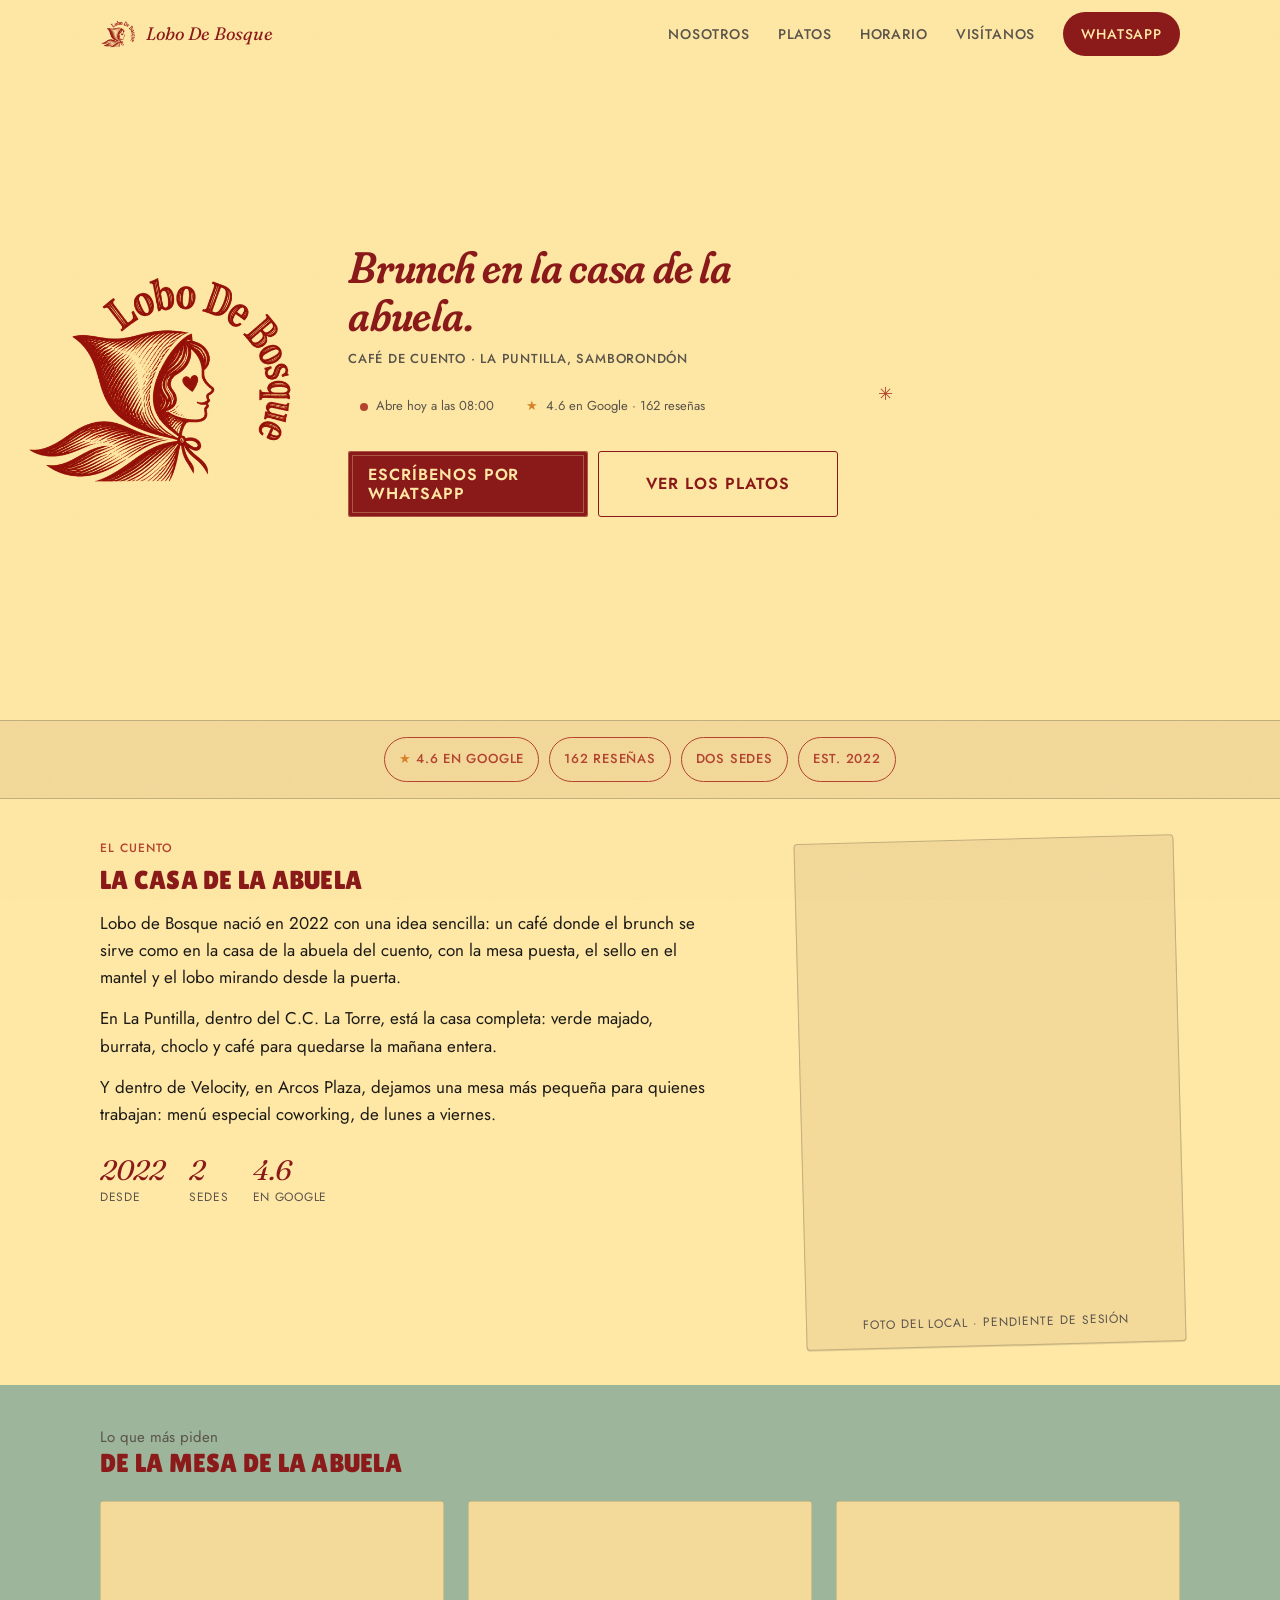
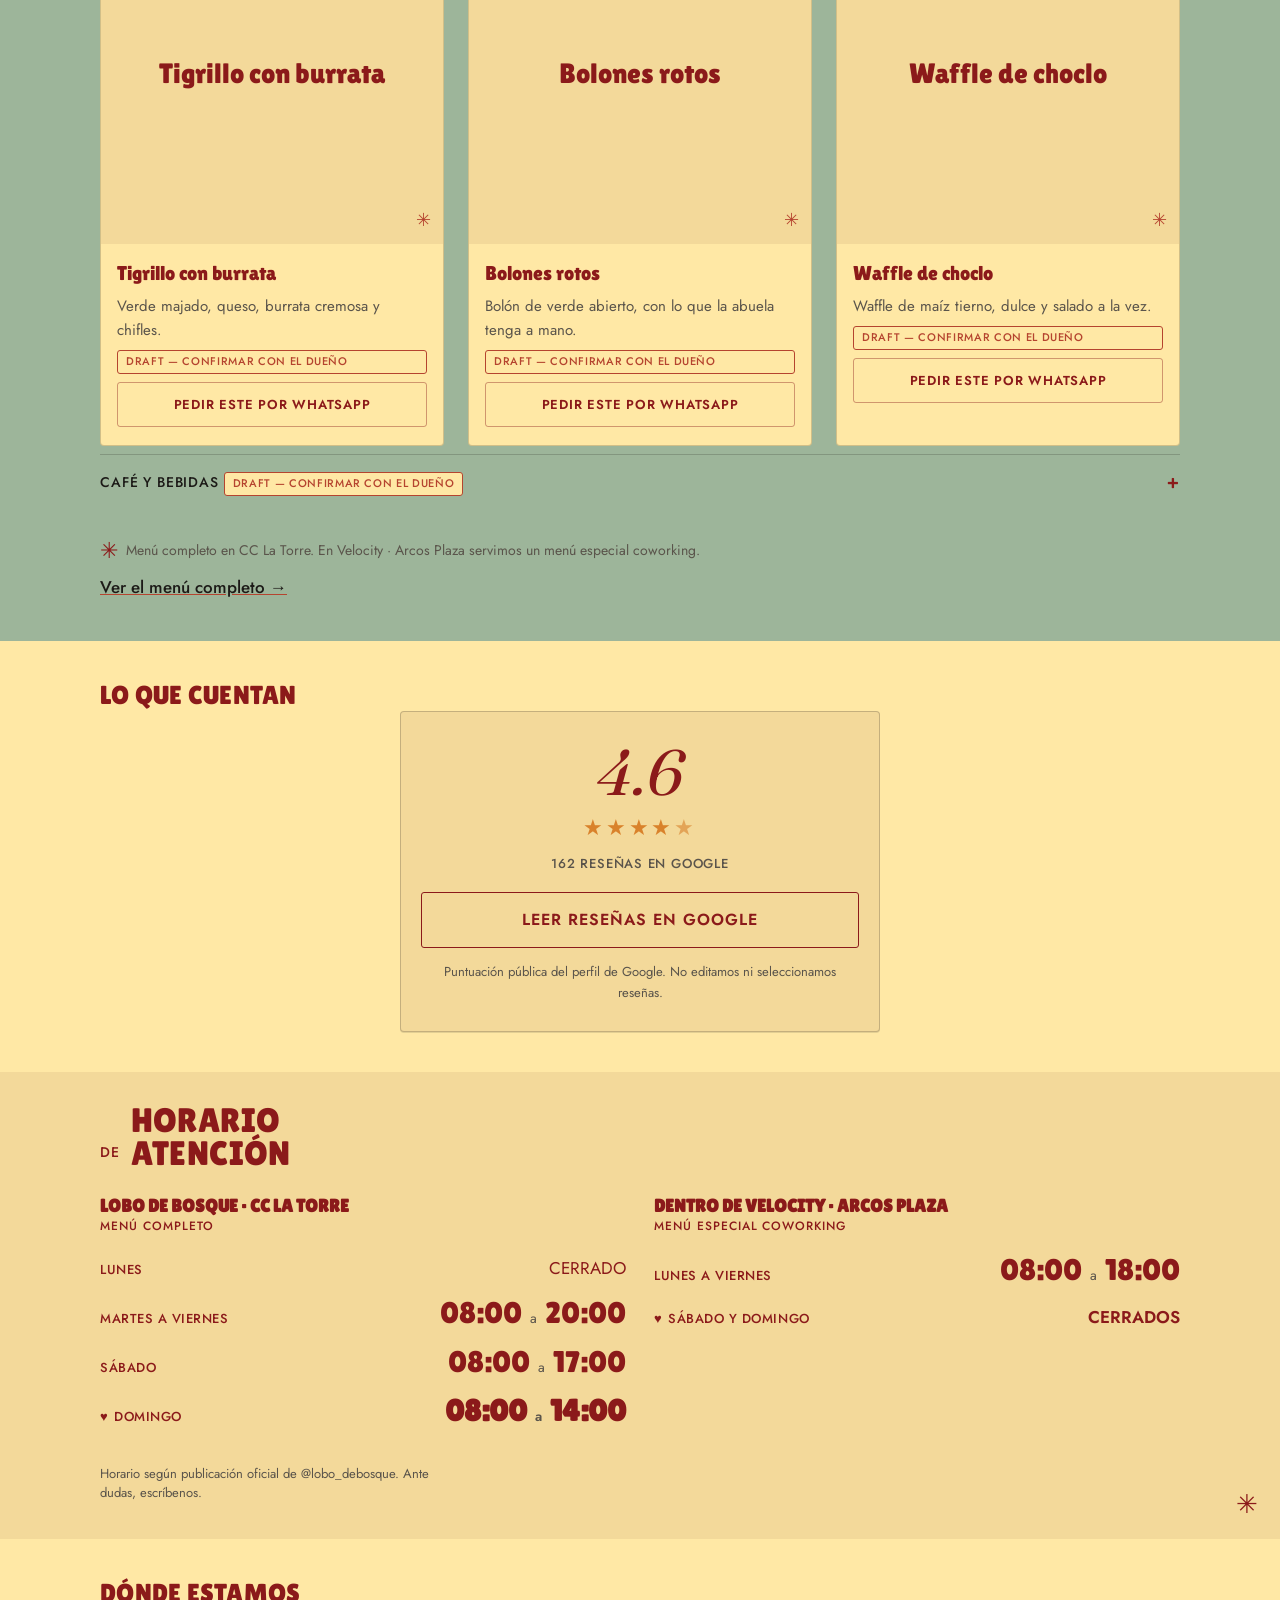
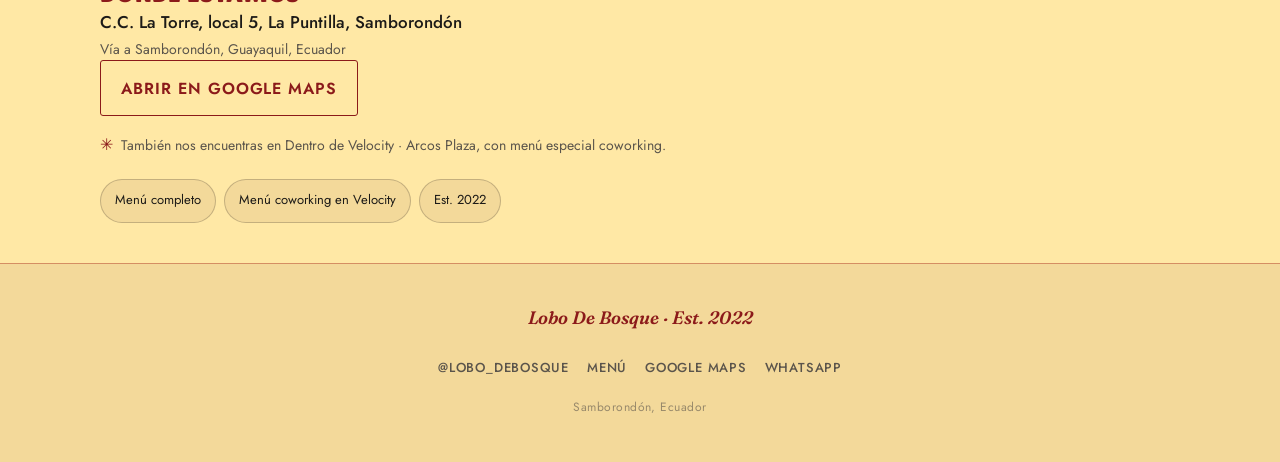
==== commit 07bd524e: "Replace pixelated 150px logo with sharp 512px PNG Transparent cream cutout so mix-blend sits clean o" ====
--- a/index.html
+++ b/index.html
@@ -17,8 +17,8 @@
   <meta name="twitter:title" content="Lobo de Bosque — Brunch en Samborondón">
   <meta name="twitter:description" content="Café de brunch inspirado en Caperucita Roja en La Puntilla, Samborondón. Tigrillo con burrata, bolones rotos, waffle de choclo. Dos sedes. Reserva por WhatsApp.">
   <meta name="twitter:image" content="https://lobo-de-bosque.vercel.app/assets/og-cover.jpg">
-  <link rel="icon" href="assets/logo-primary.jpg" type="image/jpeg">
-  <link rel="apple-touch-icon" href="assets/logo-primary.jpg">
+  <link rel="icon" href="assets/logo-primary.png" type="image/png">
+  <link rel="apple-touch-icon" href="assets/logo-primary.png">
   <link rel="preconnect" href="https://fonts.googleapis.com">
   <link rel="preconnect" href="https://fonts.gstatic.com" crossorigin>
   <link href="https://fonts.googleapis.com/css2?family=Fraunces:ital,opsz,wght,SOFT,WONK@1,9..144,500..700,100,1&family=Jost:wght@400;500;600&family=Lilita+One&display=swap" rel="stylesheet">
@@ -42,13 +42,13 @@
     }
   </style>
   <link rel="stylesheet" href="css/styles.css">
-<script type="application/ld+json">{"@context": "https://schema.org", "@graph": [{"@type": "CafeOrCoffeeShop", "@id": "https://lobo-de-bosque.vercel.app#la-torre", "name": "Lobo de Bosque", "image": "https://lobo-de-bosque.vercel.app/assets/logo-primary.jpg", "url": "https://lobo-de-bosque.vercel.app", "address": {"@type": "PostalAddress", "streetAddress": "C.C. La Torre, local 5, La Puntilla, Samborondón", "addressLocality": "Samborondón", "addressCountry": "EC"}, "openingHoursSpecification": [{"@type": "OpeningHoursSpecification", "dayOfWeek": "Tuesday", "opens": "08:00", "closes": "20:00"}, {"@type": "OpeningHoursSpecification", "dayOfWeek": "Wednesday", "opens": "08:00", "closes": "20:00"}, {"@type": "OpeningHoursSpecification", "dayOfWeek": "Thursday", "opens": "08:00", "closes": "20:00"}, {"@type": "OpeningHoursSpecification", "dayOfWeek": "Friday", "opens": "08:00", "closes": "20:00"}, {"@type": "OpeningHoursSpecification", "dayOfWeek": "Saturday", "opens": "08:00", "closes": "17:00"}, {"@type": "OpeningHoursSpecification", "dayOfWeek": "Sunday", "opens": "08:00", "closes": "14:00"}], "hasMap": "https://www.google.com/maps/place/Lobo+de+Bosque", "sameAs": ["https://www.instagram.com/lobo_debosque/"], "aggregateRating": {"@type": "AggregateRating", "ratingValue": 4.6, "reviewCount": 162}}, {"@type": "CafeOrCoffeeShop", "name": "Lobo de Bosque — Dentro de Velocity · Arcos Plaza", "containedInPlace": "Dentro de Velocity · Arcos Plaza", "openingHoursSpecification": [{"@type": "OpeningHoursSpecification", "dayOfWeek": "Monday", "opens": "08:00", "closes": "18:00"}, {"@type": "OpeningHoursSpecification", "dayOfWeek": "Tuesday", "opens": "08:00", "closes": "18:00"}, {"@type": "OpeningHoursSpecification", "dayOfWeek": "Wednesday", "opens": "08:00", "closes": "18:00"}, {"@type": "OpeningHoursSpecification", "dayOfWeek": "Thursday", "opens": "08:00", "closes": "18:00"}, {"@type": "OpeningHoursSpecification", "dayOfWeek": "Friday", "opens": "08:00", "closes": "18:00"}]}]}</script></head>
+<script type="application/ld+json">{"@context": "https://schema.org", "@graph": [{"@type": "CafeOrCoffeeShop", "@id": "https://lobo-de-bosque.vercel.app#la-torre", "name": "Lobo de Bosque", "image": "https://lobo-de-bosque.vercel.app/assets/logo-primary.png", "url": "https://lobo-de-bosque.vercel.app", "address": {"@type": "PostalAddress", "streetAddress": "C.C. La Torre, local 5, La Puntilla, Samborondón", "addressLocality": "Samborondón", "addressCountry": "EC"}, "openingHoursSpecification": [{"@type": "OpeningHoursSpecification", "dayOfWeek": "Tuesday", "opens": "08:00", "closes": "20:00"}, {"@type": "OpeningHoursSpecification", "dayOfWeek": "Wednesday", "opens": "08:00", "closes": "20:00"}, {"@type": "OpeningHoursSpecification", "dayOfWeek": "Thursday", "opens": "08:00", "closes": "20:00"}, {"@type": "OpeningHoursSpecification", "dayOfWeek": "Friday", "opens": "08:00", "closes": "20:00"}, {"@type": "OpeningHoursSpecification", "dayOfWeek": "Saturday", "opens": "08:00", "closes": "17:00"}, {"@type": "OpeningHoursSpecification", "dayOfWeek": "Sunday", "opens": "08:00", "closes": "14:00"}], "hasMap": "https://www.google.com/maps/place/Lobo+de+Bosque", "sameAs": ["https://www.instagram.com/lobo_debosque/"], "aggregateRating": {"@type": "AggregateRating", "ratingValue": 4.6, "reviewCount": 162}}, {"@type": "CafeOrCoffeeShop", "name": "Lobo de Bosque — Dentro de Velocity · Arcos Plaza", "containedInPlace": "Dentro de Velocity · Arcos Plaza", "openingHoursSpecification": [{"@type": "OpeningHoursSpecification", "dayOfWeek": "Monday", "opens": "08:00", "closes": "18:00"}, {"@type": "OpeningHoursSpecification", "dayOfWeek": "Tuesday", "opens": "08:00", "closes": "18:00"}, {"@type": "OpeningHoursSpecification", "dayOfWeek": "Wednesday", "opens": "08:00", "closes": "18:00"}, {"@type": "OpeningHoursSpecification", "dayOfWeek": "Thursday", "opens": "08:00", "closes": "18:00"}, {"@type": "OpeningHoursSpecification", "dayOfWeek": "Friday", "opens": "08:00", "closes": "18:00"}]}]}</script></head>
 <body data-hours='{"timezone": "America/Guayaquil", "venues": [{"hours": {"fri": "08:00\u201320:00", "mon": "Cerrado", "sat": "08:00\u201317:00", "sun": "08:00\u201314:00", "thu": "08:00\u201320:00", "tue": "08:00\u201320:00", "wed": "08:00\u201320:00"}, "label": "Men\u00fa completo", "name": "Lobo de Bosque \u00b7 CC La Torre", "primary": true, "short": "CC La Torre", "slug": "lobo-de-bosque-cc-la-torre"}, {"hours": {"fri": "08:00\u201318:00", "mon": "08:00\u201318:00", "sat": "Cerrado", "sun": "Cerrado", "thu": "08:00\u201318:00", "tue": "08:00\u201318:00", "wed": "08:00\u201318:00"}, "label": "Men\u00fa especial coworking", "name": "Dentro de Velocity \u00b7 Arcos Plaza", "primary": false, "short": "Dentro de Velocity \u00b7 Arcos Plaza", "slug": "dentro-de-velocity-arcos-plaza"}]}'>
 
   <nav id="navbar" aria-label="Principal">
     <div class="nav-inner wrap">
       <a class="brand" href="#hero">
-        <img src="assets/logo-primary.jpg" alt="" width="36" height="36" onerror="this.style.display='none'">
+        <img src="assets/logo-primary.png" alt="" width="36" height="36" onerror="this.style.display='none'">
         <span class="brand__name">Lobo De Bosque</span>
       </a>
       <div class="nav-desktop">
@@ -69,7 +69,7 @@
     <div class="mm-panel" style="background:#FFE8A5; z-index:10;">
       <div class="mm-head">
         <span style="display:flex;align-items:center;gap:10px;">
-          <img src="assets/logo-primary.jpg" alt="" width="36" height="36">
+          <img src="assets/logo-primary.png" alt="" width="36" height="36">
           <span class="name">Lobo De Bosque</span>
         </span>
         <button type="button" id="nav-close" class="mm-close" aria-label="Cerrar menú">×</button>
@@ -92,7 +92,7 @@
     <section class="hero" id="hero" aria-labelledby="hero-title">
       <div class="wrap grid">
         <div class="logo">
-          <img src="assets/logo-primary.jpg" alt="Lobo De Bosque — logo: capucha roja con ojo de corazón" width="220" height="220"
+          <img src="assets/logo-primary.png" alt="Lobo De Bosque — logo: capucha roja con ojo de corazón" width="280" height="280"
                onerror="this.parentNode.classList.add('is-missing')">
           <span class="logo__fallback" aria-hidden="true">Lobo De Bosque</span>
         </div>
@@ -272,7 +272,7 @@
   </footer>
 
   <div id="sticky-cta" aria-hidden="true">
-    <a class="btn btn--primary" href="https://wa.me/593990145947?text=Hola%20Lobo%20de%20Bosque%2C%20quiero%20reservar%20una%20mesa%20para%20brunch." tabindex="-1" title="Número provisional — confirmar con la dueña">Escríbenos por WhatsApp</a>
+    <a class="btn btn--primary" href="https://wa.me/593990145947?text=Hola%20Lobo%20de%20Bosque%2C%20quiero%20reservar%20una%20mesa%20para%20brunch." tabindex="-1" title="Número provisional — confirmar con la dueña">Reservar por WhatsApp</a>
   </div>
 
   <script src="js/main.js"></script>
--- a/css/styles.css
+++ b/css/styles.css
@@ -656,21 +656,46 @@
 .foot nav a:hover { text-decoration: underline; text-decoration-color: var(--stamp); }
 .foot .place { margin-top: 8px; font-size: 12px; color: rgba(90, 84, 75, .6); letter-spacing: .04em; }
 
-/* Sticky CTA */
+.logo img, #navbar .brand img, .mm-head img {
+  image-rendering: auto;
+  -webkit-backface-visibility: hidden;
+}
+/* Sticky CTA — full-width bar, text must fit narrow phones */
 #sticky-cta {
   display: none;
   position: fixed;
   left: 0; right: 0; bottom: 0;
   z-index: 40;
+  box-sizing: border-box;
+  width: 100%;
+  max-width: 100vw;
   background: var(--wood);
   border-top: 1px solid rgba(28, 26, 23, .2);
-  padding: 8px 20px calc(8px + env(safe-area-inset-bottom));
+  padding: 8px 12px calc(8px + env(safe-area-inset-bottom, 0px));
   transform: translateY(110%);
   transition: transform .22s ease;
 }
 #sticky-cta.is-visible { transform: translateY(0); }
-#sticky-cta .btn { min-height: 48px; padding: 10px 16px; font-size: 15px; }
-body.has-sticky { padding-bottom: 72px; }
+#sticky-cta .btn {
+  display: flex;
+  align-items: center;
+  justify-content: center;
+  width: 100%;
+  max-width: 100%;
+  box-sizing: border-box;
+  min-height: 48px;
+  padding: 10px 12px;
+  font-size: 13px;
+  letter-spacing: .03em;
+  line-height: 1.25;
+  white-space: normal;
+  text-align: center;
+  overflow-wrap: anywhere;
+  /* stamp inset eats horizontal space on ~360px — flat border instead */
+  box-shadow: none;
+  border: 2px solid color-mix(in srgb, var(--paper) 45%, transparent);
+}
+body.has-sticky { padding-bottom: calc(72px + env(safe-area-inset-bottom, 0px)); }
 
 /* Reveal — only when JS marked html.js */
 .js .reveal { opacity: 0; transform: translateY(24px); transition: opacity .6s ease, transform .6s ease; }
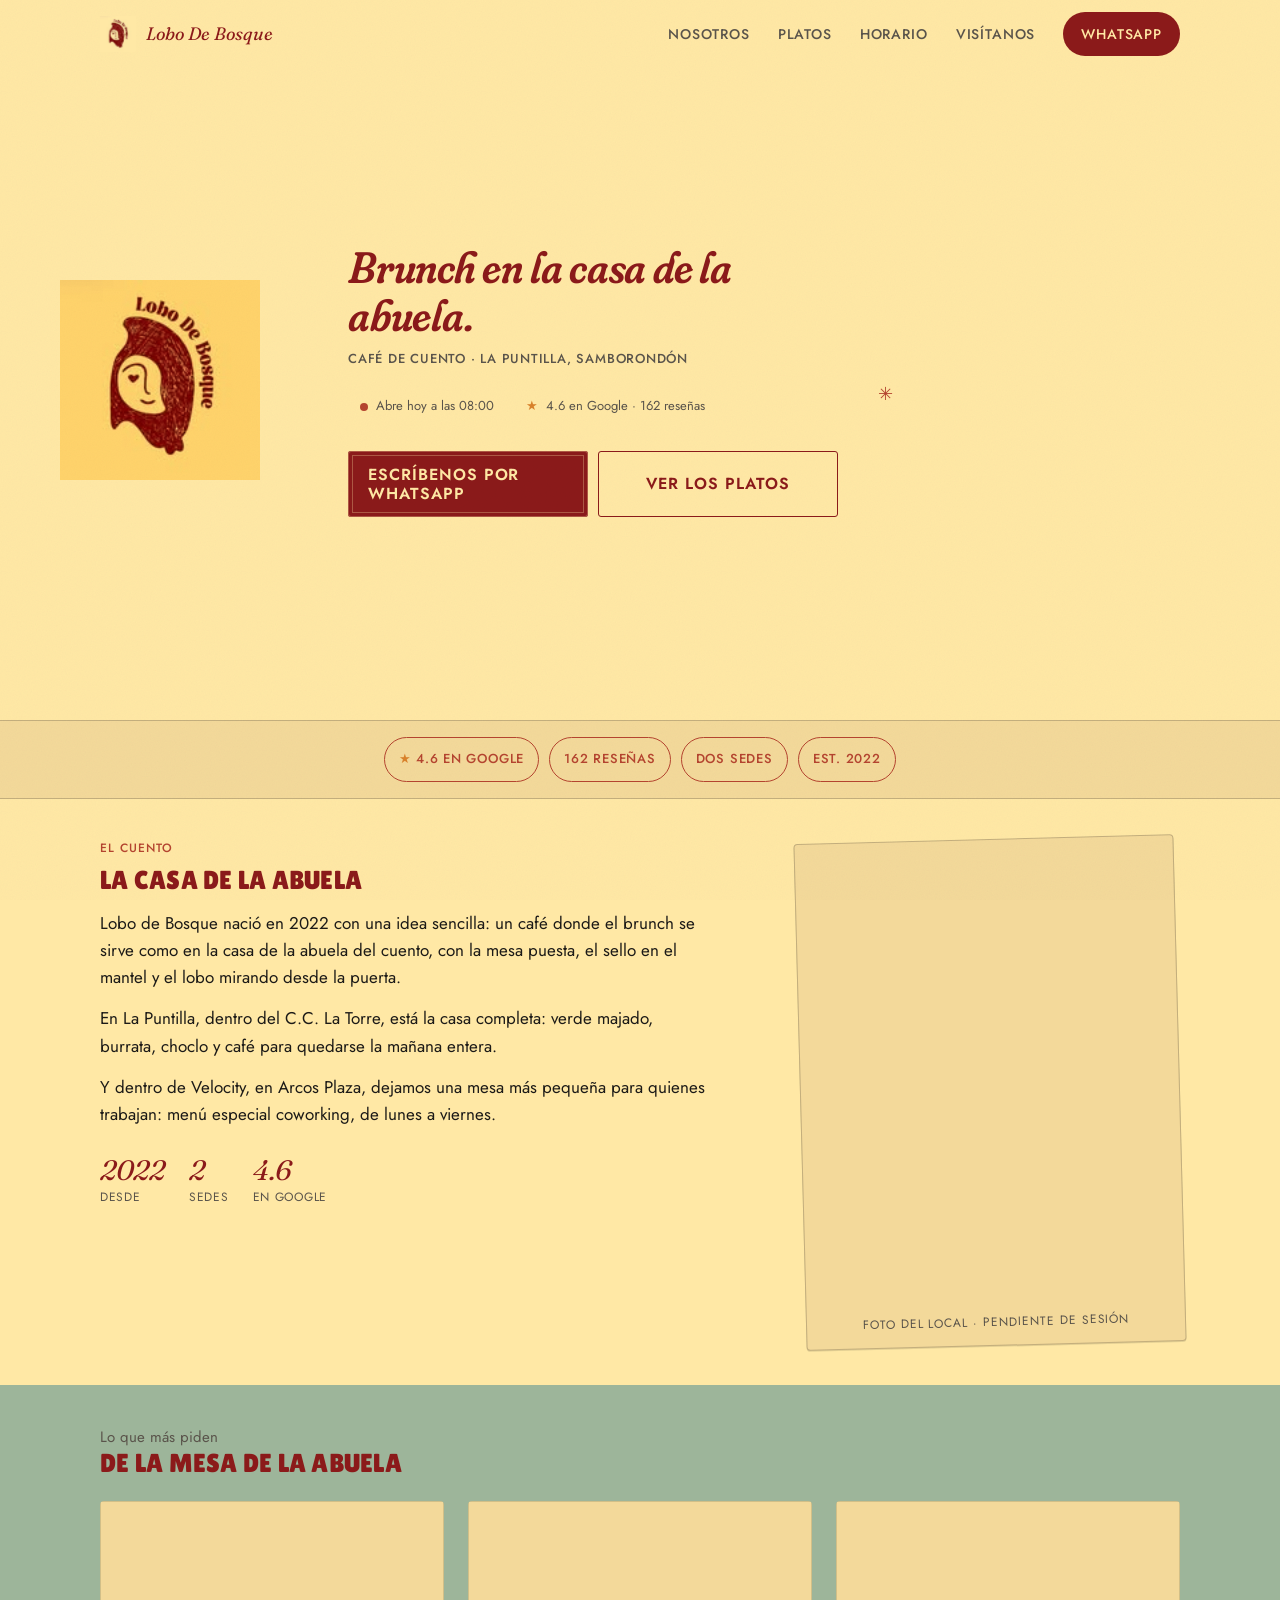
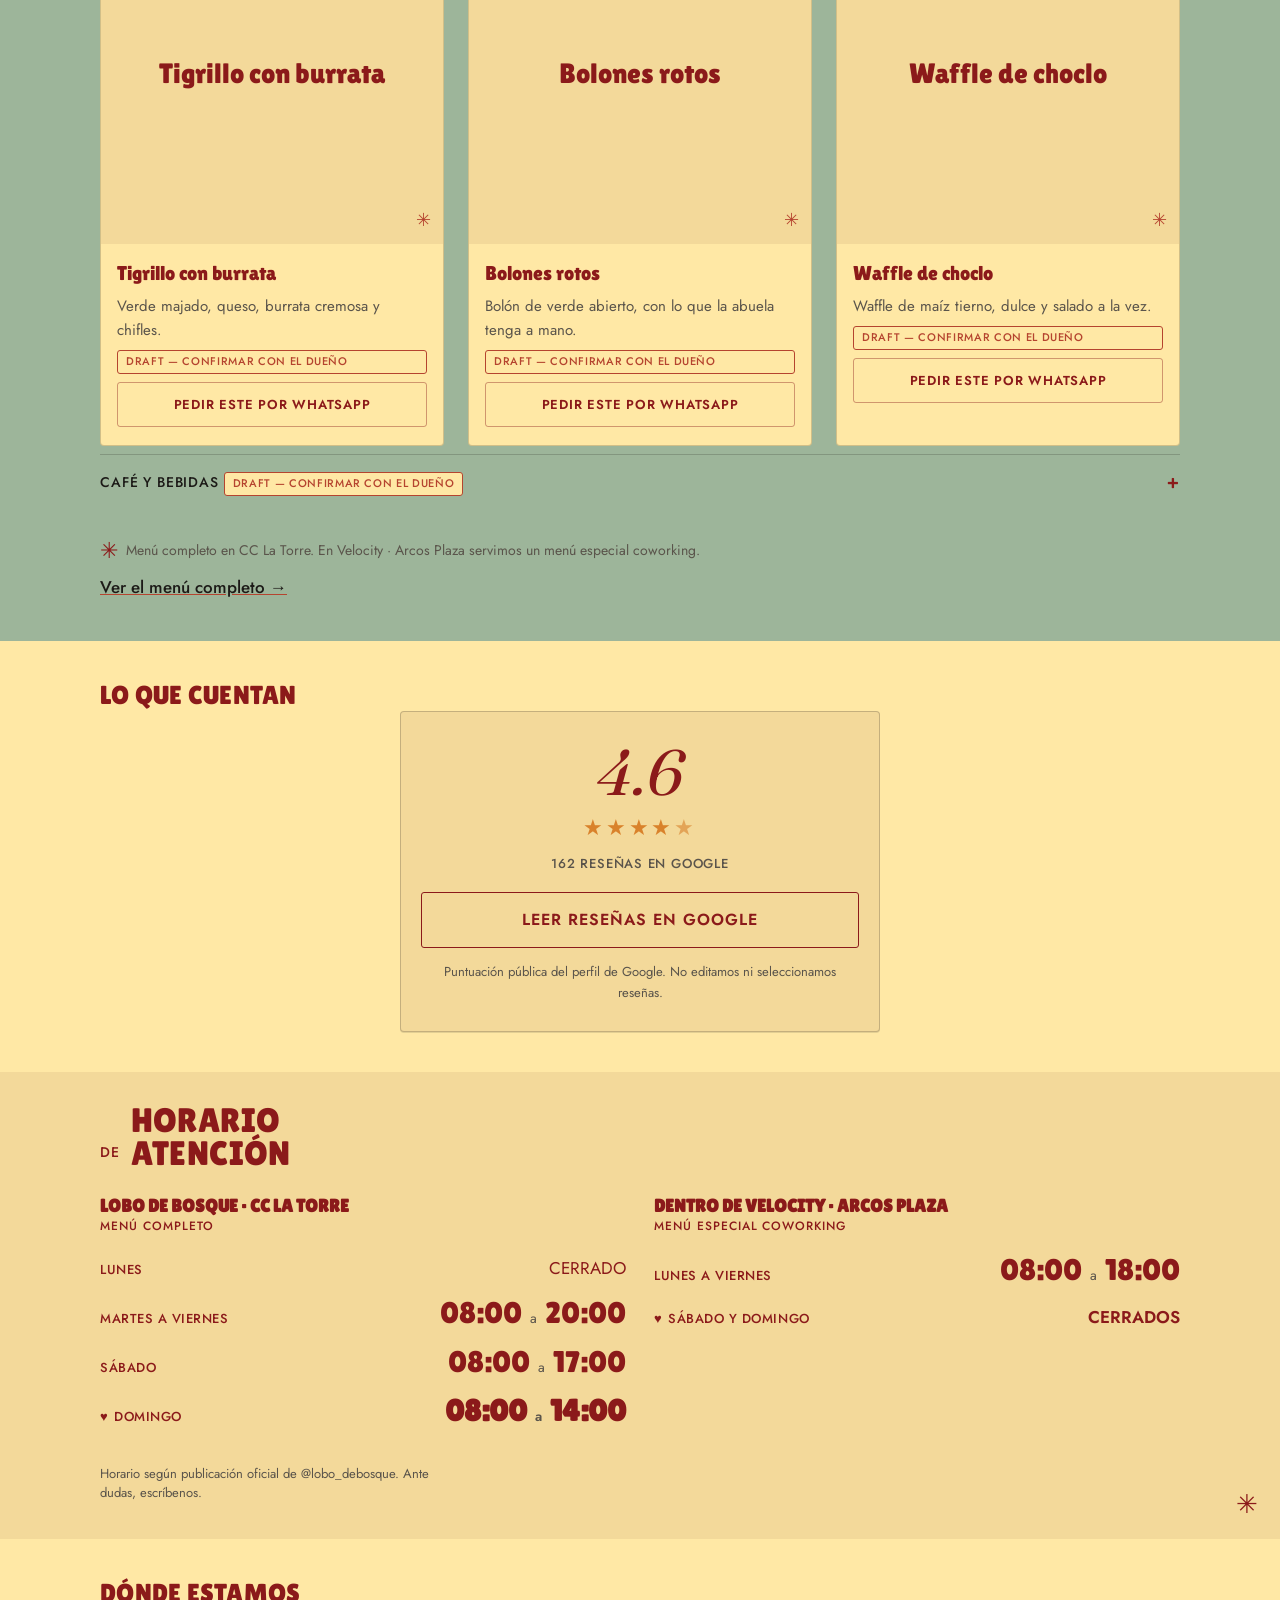
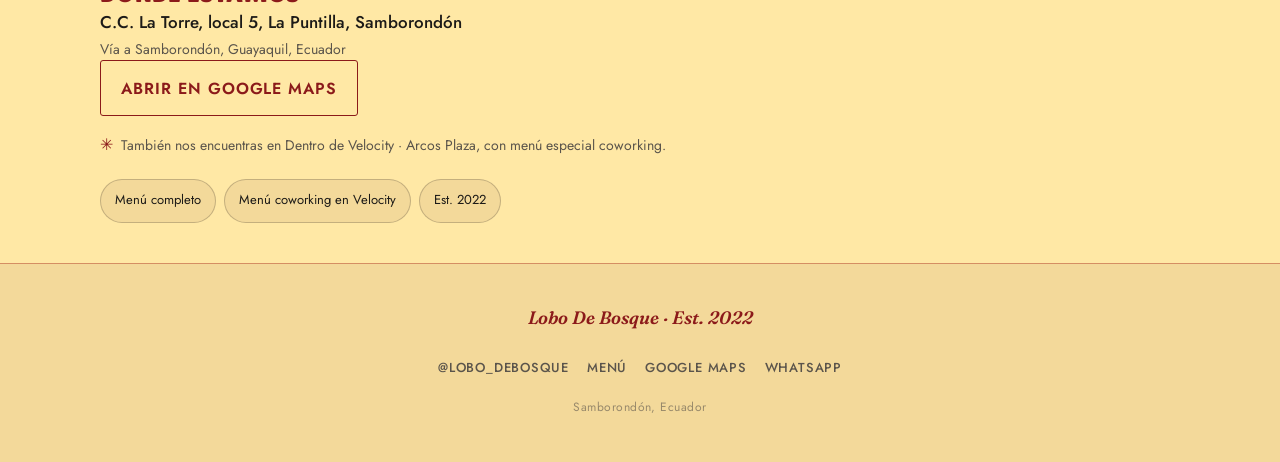
==== commit 2f18064f: "Revert AI logo; restore original IG artwork Display closer to native 150px so it is not stretched. N" ====
--- a/index.html
+++ b/index.html
@@ -17,8 +17,8 @@
   <meta name="twitter:title" content="Lobo de Bosque — Brunch en Samborondón">
   <meta name="twitter:description" content="Café de brunch inspirado en Caperucita Roja en La Puntilla, Samborondón. Tigrillo con burrata, bolones rotos, waffle de choclo. Dos sedes. Reserva por WhatsApp.">
   <meta name="twitter:image" content="https://lobo-de-bosque.vercel.app/assets/og-cover.jpg">
-  <link rel="icon" href="assets/logo-primary.png" type="image/png">
-  <link rel="apple-touch-icon" href="assets/logo-primary.png">
+  <link rel="icon" href="assets/logo-primary.jpg" type="image/jpeg">
+  <link rel="apple-touch-icon" href="assets/logo-primary.jpg">
   <link rel="preconnect" href="https://fonts.googleapis.com">
   <link rel="preconnect" href="https://fonts.gstatic.com" crossorigin>
   <link href="https://fonts.googleapis.com/css2?family=Fraunces:ital,opsz,wght,SOFT,WONK@1,9..144,500..700,100,1&family=Jost:wght@400;500;600&family=Lilita+One&display=swap" rel="stylesheet">
@@ -42,13 +42,13 @@
     }
   </style>
   <link rel="stylesheet" href="css/styles.css">
-<script type="application/ld+json">{"@context": "https://schema.org", "@graph": [{"@type": "CafeOrCoffeeShop", "@id": "https://lobo-de-bosque.vercel.app#la-torre", "name": "Lobo de Bosque", "image": "https://lobo-de-bosque.vercel.app/assets/logo-primary.png", "url": "https://lobo-de-bosque.vercel.app", "address": {"@type": "PostalAddress", "streetAddress": "C.C. La Torre, local 5, La Puntilla, Samborondón", "addressLocality": "Samborondón", "addressCountry": "EC"}, "openingHoursSpecification": [{"@type": "OpeningHoursSpecification", "dayOfWeek": "Tuesday", "opens": "08:00", "closes": "20:00"}, {"@type": "OpeningHoursSpecification", "dayOfWeek": "Wednesday", "opens": "08:00", "closes": "20:00"}, {"@type": "OpeningHoursSpecification", "dayOfWeek": "Thursday", "opens": "08:00", "closes": "20:00"}, {"@type": "OpeningHoursSpecification", "dayOfWeek": "Friday", "opens": "08:00", "closes": "20:00"}, {"@type": "OpeningHoursSpecification", "dayOfWeek": "Saturday", "opens": "08:00", "closes": "17:00"}, {"@type": "OpeningHoursSpecification", "dayOfWeek": "Sunday", "opens": "08:00", "closes": "14:00"}], "hasMap": "https://www.google.com/maps/place/Lobo+de+Bosque", "sameAs": ["https://www.instagram.com/lobo_debosque/"], "aggregateRating": {"@type": "AggregateRating", "ratingValue": 4.6, "reviewCount": 162}}, {"@type": "CafeOrCoffeeShop", "name": "Lobo de Bosque — Dentro de Velocity · Arcos Plaza", "containedInPlace": "Dentro de Velocity · Arcos Plaza", "openingHoursSpecification": [{"@type": "OpeningHoursSpecification", "dayOfWeek": "Monday", "opens": "08:00", "closes": "18:00"}, {"@type": "OpeningHoursSpecification", "dayOfWeek": "Tuesday", "opens": "08:00", "closes": "18:00"}, {"@type": "OpeningHoursSpecification", "dayOfWeek": "Wednesday", "opens": "08:00", "closes": "18:00"}, {"@type": "OpeningHoursSpecification", "dayOfWeek": "Thursday", "opens": "08:00", "closes": "18:00"}, {"@type": "OpeningHoursSpecification", "dayOfWeek": "Friday", "opens": "08:00", "closes": "18:00"}]}]}</script></head>
+<script type="application/ld+json">{"@context": "https://schema.org", "@graph": [{"@type": "CafeOrCoffeeShop", "@id": "https://lobo-de-bosque.vercel.app#la-torre", "name": "Lobo de Bosque", "image": "https://lobo-de-bosque.vercel.app/assets/logo-primary.jpg", "url": "https://lobo-de-bosque.vercel.app", "address": {"@type": "PostalAddress", "streetAddress": "C.C. La Torre, local 5, La Puntilla, Samborondón", "addressLocality": "Samborondón", "addressCountry": "EC"}, "openingHoursSpecification": [{"@type": "OpeningHoursSpecification", "dayOfWeek": "Tuesday", "opens": "08:00", "closes": "20:00"}, {"@type": "OpeningHoursSpecification", "dayOfWeek": "Wednesday", "opens": "08:00", "closes": "20:00"}, {"@type": "OpeningHoursSpecification", "dayOfWeek": "Thursday", "opens": "08:00", "closes": "20:00"}, {"@type": "OpeningHoursSpecification", "dayOfWeek": "Friday", "opens": "08:00", "closes": "20:00"}, {"@type": "OpeningHoursSpecification", "dayOfWeek": "Saturday", "opens": "08:00", "closes": "17:00"}, {"@type": "OpeningHoursSpecification", "dayOfWeek": "Sunday", "opens": "08:00", "closes": "14:00"}], "hasMap": "https://www.google.com/maps/place/Lobo+de+Bosque", "sameAs": ["https://www.instagram.com/lobo_debosque/"], "aggregateRating": {"@type": "AggregateRating", "ratingValue": 4.6, "reviewCount": 162}}, {"@type": "CafeOrCoffeeShop", "name": "Lobo de Bosque — Dentro de Velocity · Arcos Plaza", "containedInPlace": "Dentro de Velocity · Arcos Plaza", "openingHoursSpecification": [{"@type": "OpeningHoursSpecification", "dayOfWeek": "Monday", "opens": "08:00", "closes": "18:00"}, {"@type": "OpeningHoursSpecification", "dayOfWeek": "Tuesday", "opens": "08:00", "closes": "18:00"}, {"@type": "OpeningHoursSpecification", "dayOfWeek": "Wednesday", "opens": "08:00", "closes": "18:00"}, {"@type": "OpeningHoursSpecification", "dayOfWeek": "Thursday", "opens": "08:00", "closes": "18:00"}, {"@type": "OpeningHoursSpecification", "dayOfWeek": "Friday", "opens": "08:00", "closes": "18:00"}]}]}</script></head>
 <body data-hours='{"timezone": "America/Guayaquil", "venues": [{"hours": {"fri": "08:00\u201320:00", "mon": "Cerrado", "sat": "08:00\u201317:00", "sun": "08:00\u201314:00", "thu": "08:00\u201320:00", "tue": "08:00\u201320:00", "wed": "08:00\u201320:00"}, "label": "Men\u00fa completo", "name": "Lobo de Bosque \u00b7 CC La Torre", "primary": true, "short": "CC La Torre", "slug": "lobo-de-bosque-cc-la-torre"}, {"hours": {"fri": "08:00\u201318:00", "mon": "08:00\u201318:00", "sat": "Cerrado", "sun": "Cerrado", "thu": "08:00\u201318:00", "tue": "08:00\u201318:00", "wed": "08:00\u201318:00"}, "label": "Men\u00fa especial coworking", "name": "Dentro de Velocity \u00b7 Arcos Plaza", "primary": false, "short": "Dentro de Velocity \u00b7 Arcos Plaza", "slug": "dentro-de-velocity-arcos-plaza"}]}'>
 
   <nav id="navbar" aria-label="Principal">
     <div class="nav-inner wrap">
       <a class="brand" href="#hero">
-        <img src="assets/logo-primary.png" alt="" width="36" height="36" onerror="this.style.display='none'">
+        <img src="assets/logo-primary.jpg" alt="" width="36" height="36" onerror="this.style.display='none'">
         <span class="brand__name">Lobo De Bosque</span>
       </a>
       <div class="nav-desktop">
@@ -69,7 +69,7 @@
     <div class="mm-panel" style="background:#FFE8A5; z-index:10;">
       <div class="mm-head">
         <span style="display:flex;align-items:center;gap:10px;">
-          <img src="assets/logo-primary.png" alt="" width="36" height="36">
+          <img src="assets/logo-primary.jpg" alt="" width="36" height="36">
           <span class="name">Lobo De Bosque</span>
         </span>
         <button type="button" id="nav-close" class="mm-close" aria-label="Cerrar menú">×</button>
@@ -92,7 +92,7 @@
     <section class="hero" id="hero" aria-labelledby="hero-title">
       <div class="wrap grid">
         <div class="logo">
-          <img src="assets/logo-primary.png" alt="Lobo De Bosque — logo: capucha roja con ojo de corazón" width="280" height="280"
+          <img src="assets/logo-primary.jpg" alt="Lobo De Bosque — logo: capucha roja con ojo de corazón" width="180" height="180"
                onerror="this.parentNode.classList.add('is-missing')">
           <span class="logo__fallback" aria-hidden="true">Lobo De Bosque</span>
         </div>
--- a/css/styles.css
+++ b/css/styles.css
@@ -337,7 +337,7 @@
   text-align: center;
   position: relative;
 }
-.hero .logo img { width: 200px; height: 200px; }
+.hero .logo img { width: 160px; height: 160px; }
 .hero .h1 { margin: 20px auto 10px; max-width: 18ch; }
 .hero .meta { margin-bottom: 16px; }
 .hero-badges {
@@ -709,7 +709,7 @@
 @media (min-width: 900px) {
   .hero { text-align: left; padding: 96px 0 56px; min-height: min(88dvh, 720px); display: flex; align-items: center; }
   .hero .grid { display: grid; grid-template-columns: 280px 1fr; column-gap: 48px; align-items: center; }
-  .hero .logo img { width: 280px; height: 280px; }
+  .hero .logo img { width: 200px; height: 200px; }
   .hero .h1 { margin: 0 0 10px; font-size: 44px; max-width: none; }
   .hero-badges { justify-content: flex-start; }
   .btn-row { flex-direction: row; }
